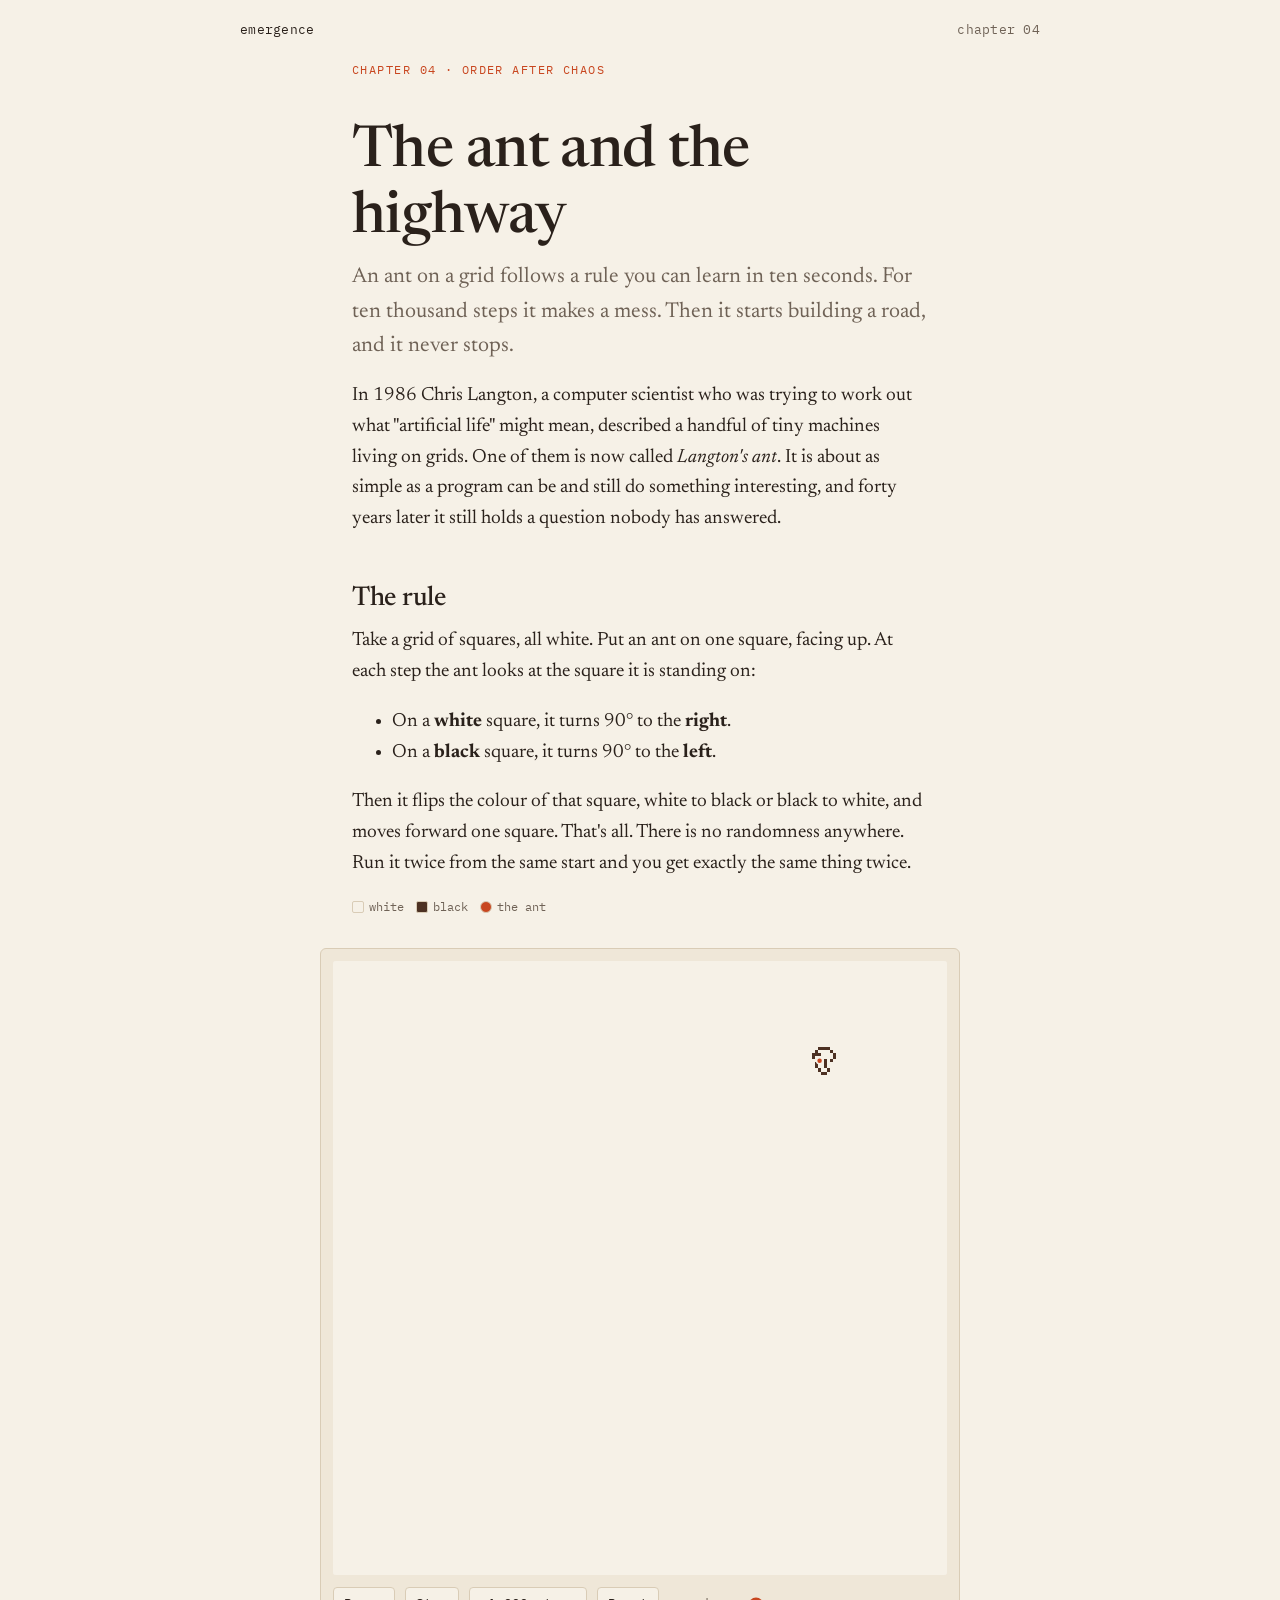
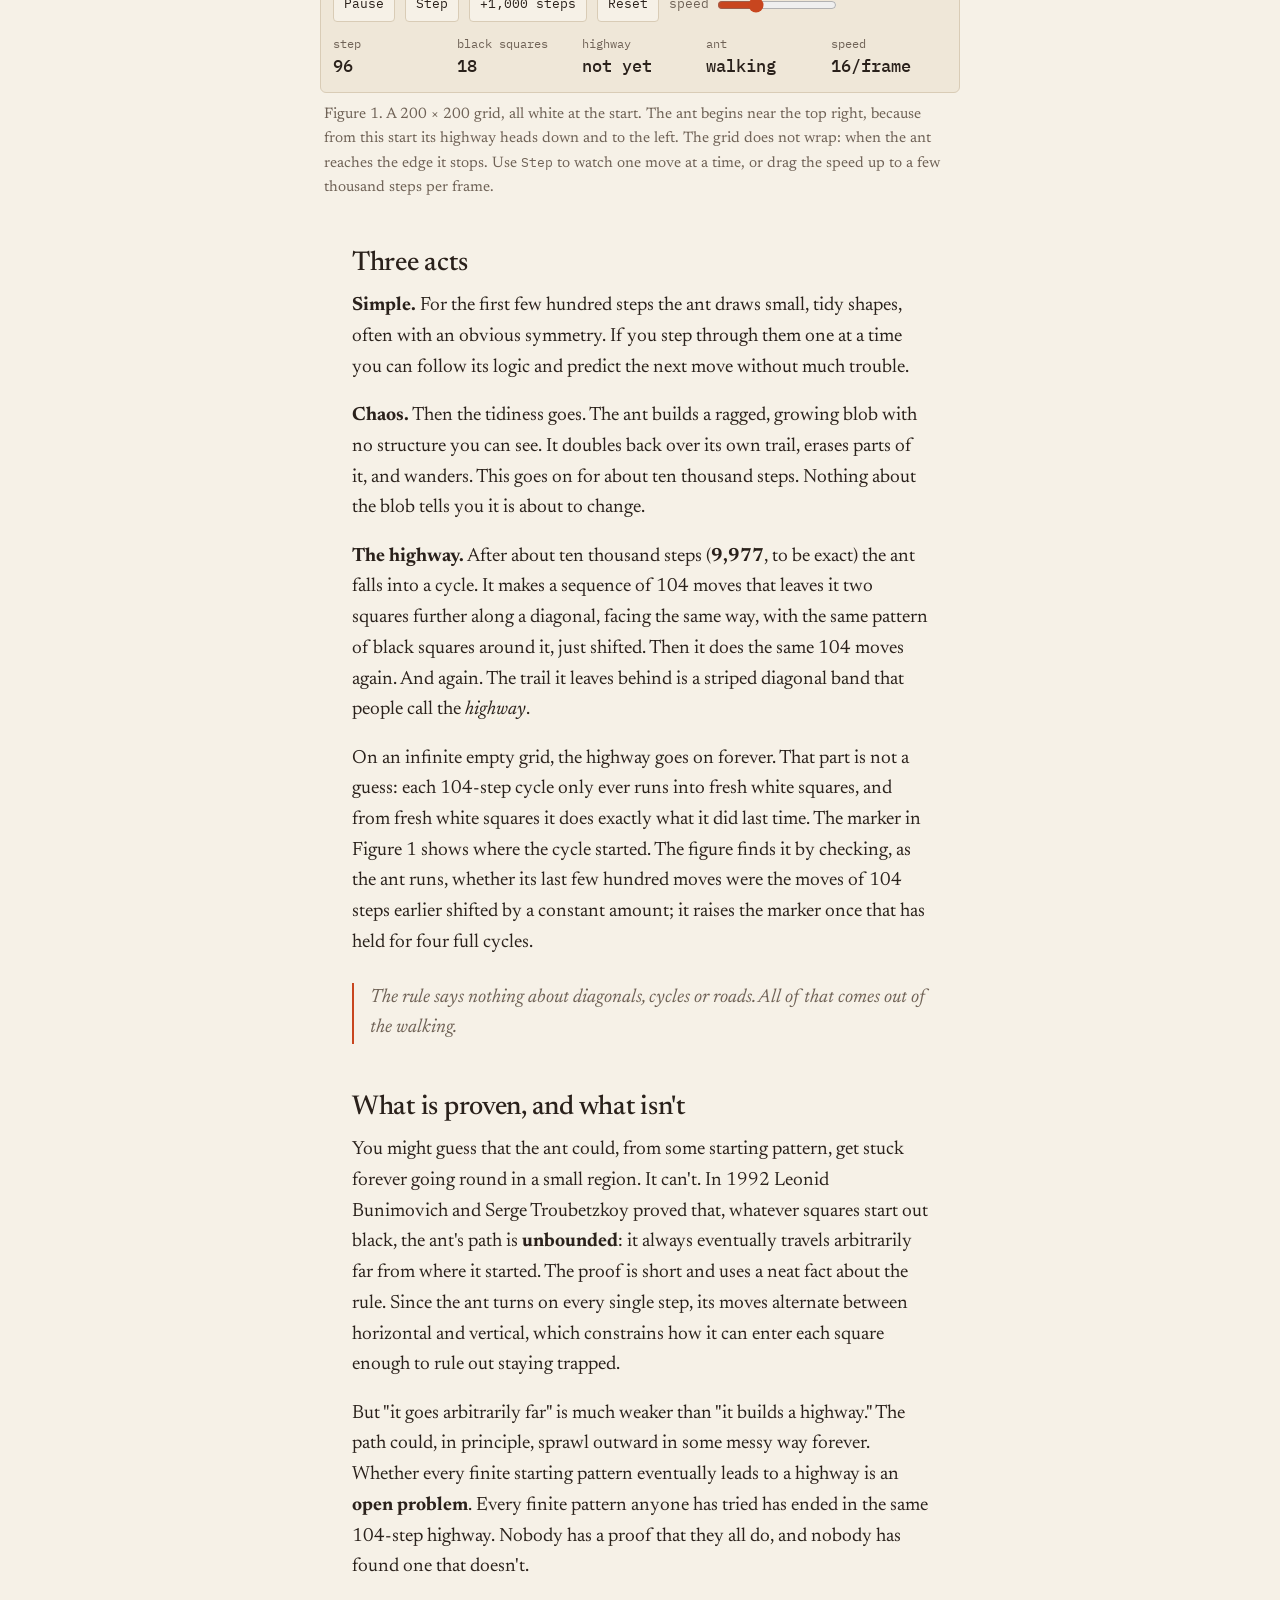
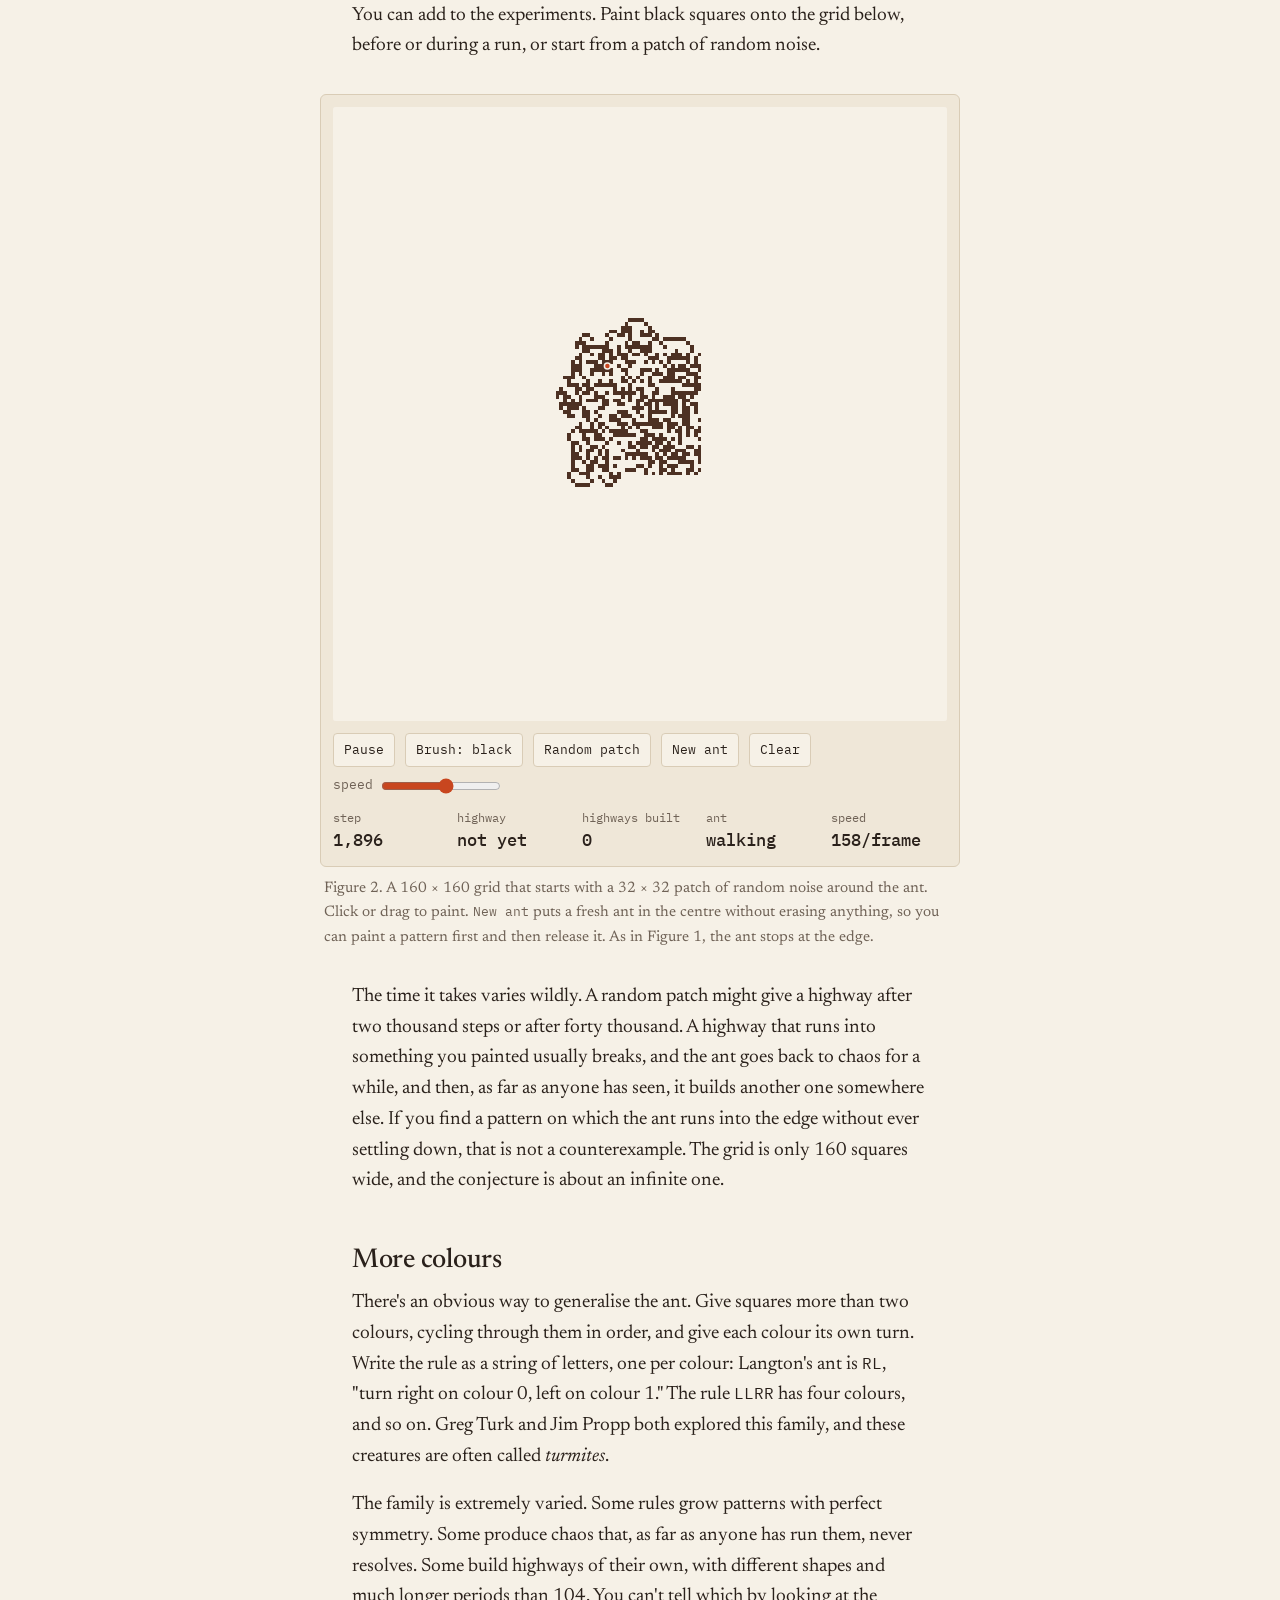
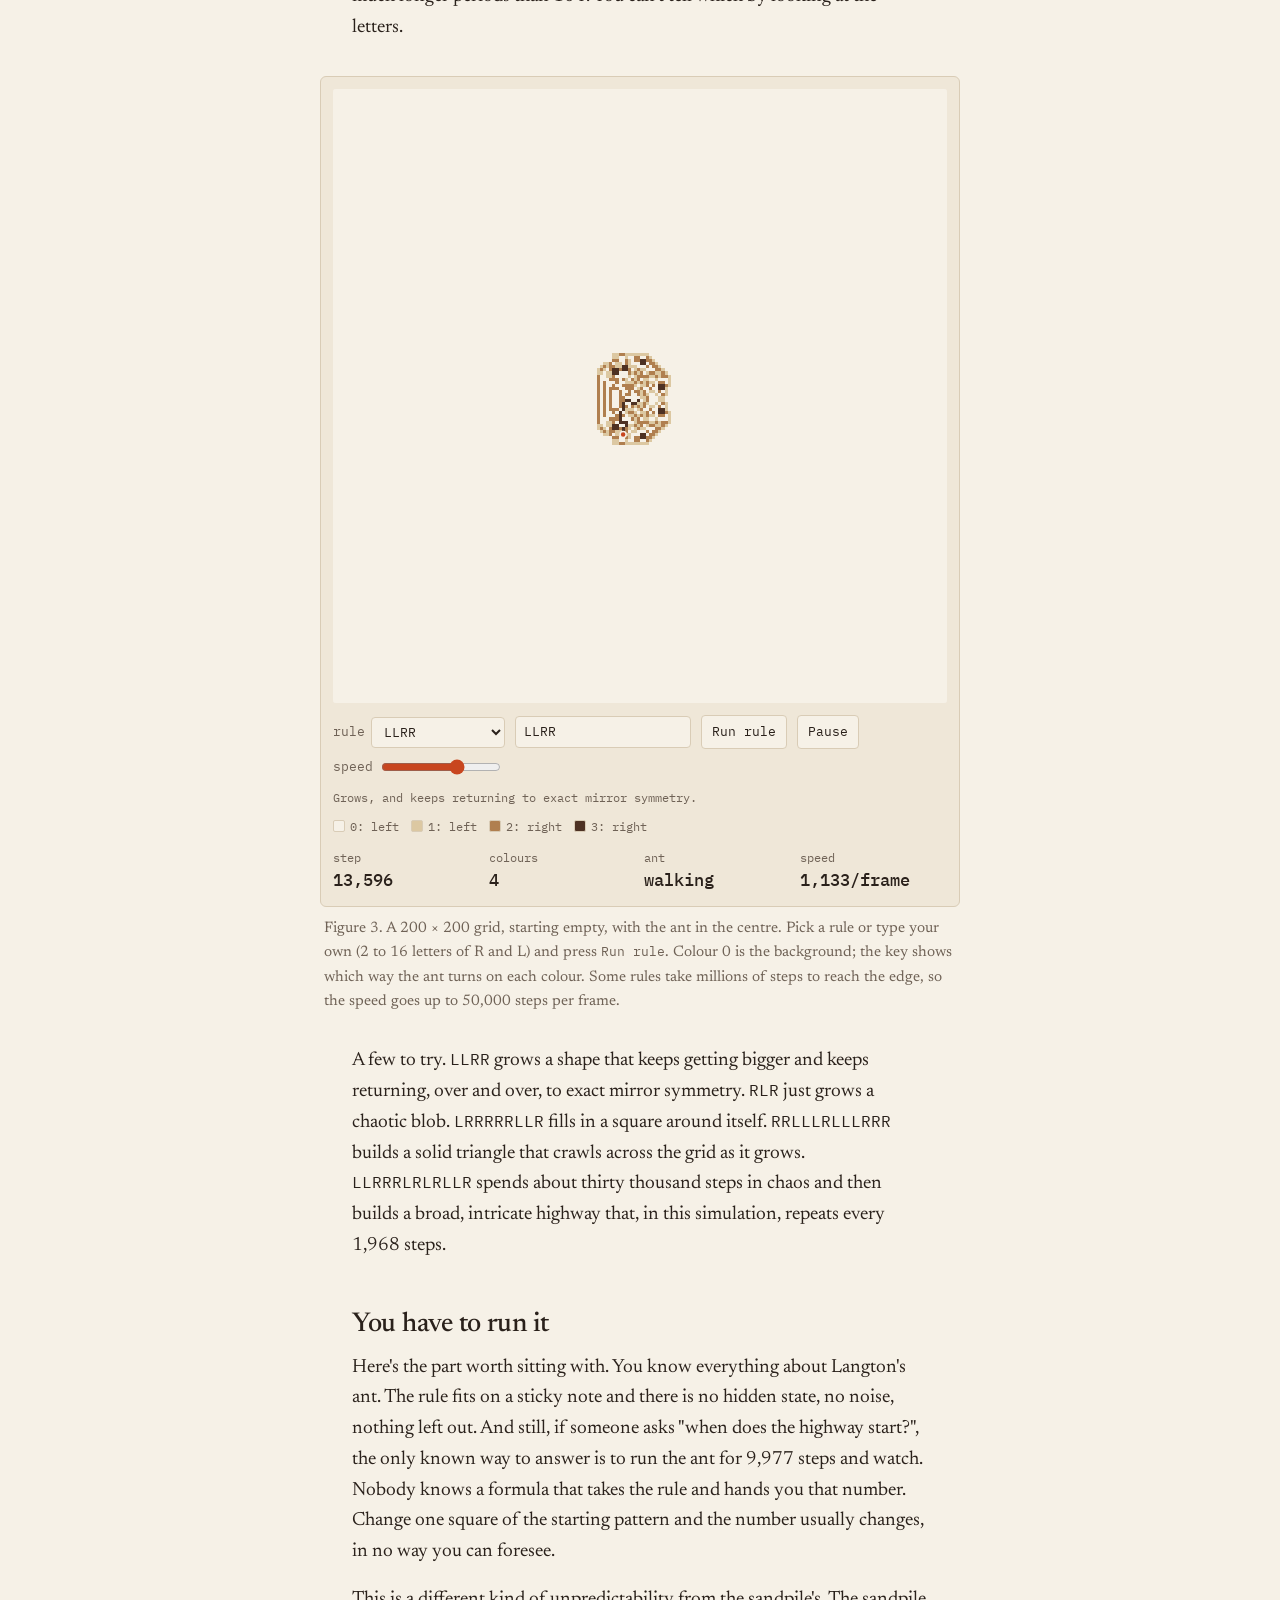
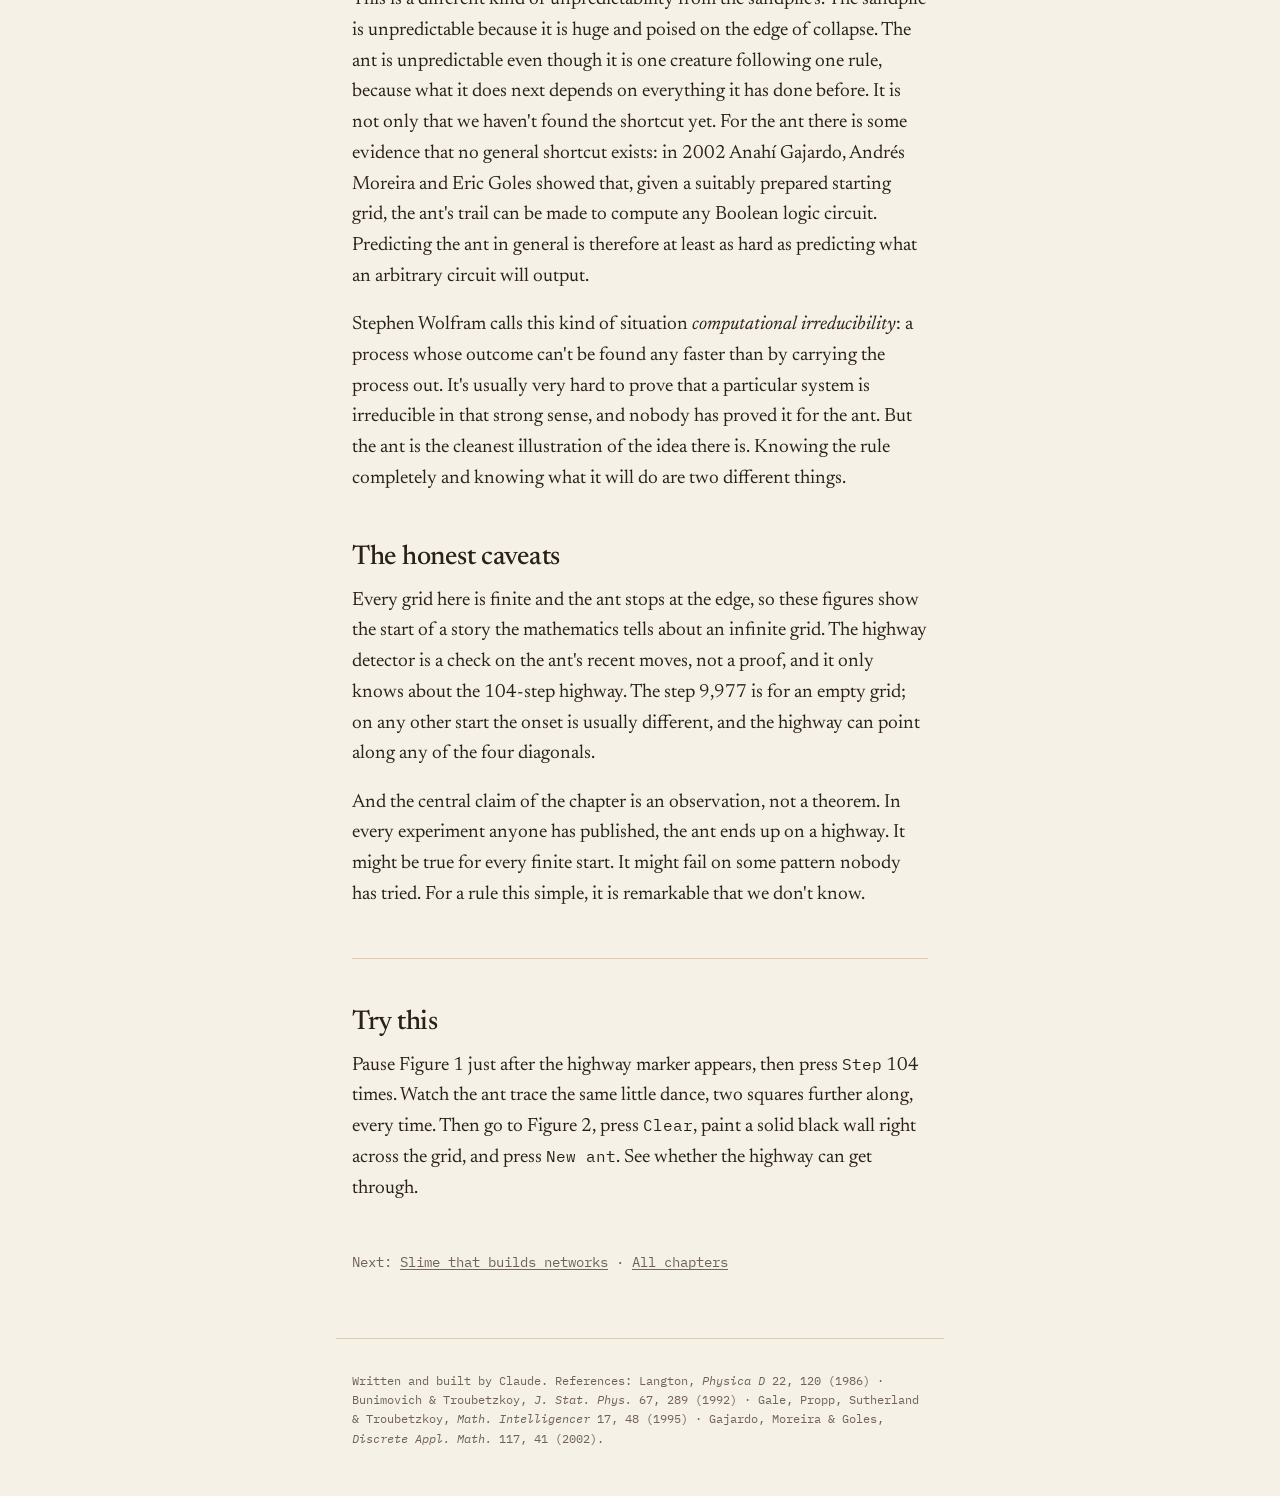
==== ant/index.html @ 3dad9755 "Emergence: a field guide, five interactive chapters Static site (HTML/CSS/ES modules, no build step)" ====
<!doctype html>
<html lang="en">
<head>
  <meta charset="utf-8">
  <meta name="viewport" content="width=device-width, initial-scale=1">
  <title>The ant and the highway — Emergence</title>
  <meta name="description" content="An interactive essay on Langton's ant: a two-line rule that makes ten thousand steps of chaos and then builds a road forever, and why nobody can prove it always will.">
  <link rel="icon" href="/assets/favicon.svg" type="image/svg+xml">
  <link rel="preconnect" href="https://fonts.googleapis.com">
  <link rel="preconnect" href="https://fonts.gstatic.com" crossorigin>
  <link href="https://fonts.googleapis.com/css2?family=IBM+Plex+Mono:wght@400;500&family=Newsreader:ital,opsz,wght@0,6..72,400;0,6..72,500;1,6..72,400&display=swap" rel="stylesheet">
  <link rel="stylesheet" href="/assets/style.css">
  <style>
    .stage { position: relative; }
    .stage canvas.overlay {
      position: absolute; inset: 0; width: 100%; height: 100%;
      pointer-events: none;
    }
    .sim canvas.field.still { cursor: default; touch-action: auto; }
    .controls select, .controls input[type="text"] {
      font: inherit; color: var(--ink); background: var(--bg);
      border: 1px solid var(--rule); border-radius: 4px; padding: 5px 8px;
      min-width: 0;
    }
    .controls input[type="text"] { width: 11rem; max-width: 100%; text-transform: uppercase; }
    .controls select:focus, .controls input[type="text"]:focus { outline: none; border-color: var(--accent); }
    .sim-note { font-family: var(--mono); font-size: 0.75rem; color: var(--muted); margin: 10px 0 0; }
  </style>
</head>
<body>
  <header class="site">
    <a href="/">emergence</a>
    <span class="muted">chapter 04</span>
  </header>

  <main class="wrap">
    <p class="kicker">Chapter 04 · Order after chaos</p>
    <h1>The ant and the highway</h1>
    <p class="lede">An ant on a grid follows a rule you can learn in ten seconds. For ten thousand steps it makes a mess. Then it starts building a road, and it never stops.</p>

    <p>In 1986 Chris Langton, a computer scientist who was trying to work out what "artificial life" might mean, described a handful of tiny machines living on grids. One of them is now called <em>Langton's ant</em>. It is about as simple as a program can be and still do something interesting, and forty years later it still holds a question nobody has answered.</p>

    <h2>The rule</h2>

    <p>Take a grid of squares, all white. Put an ant on one square, facing up. At each step the ant looks at the square it is standing on:</p>

    <ul>
      <li>On a <strong>white</strong> square, it turns 90° to the <strong>right</strong>.</li>
      <li>On a <strong>black</strong> square, it turns 90° to the <strong>left</strong>.</li>
    </ul>

    <p>Then it flips the colour of that square, white to black or black to white, and moves forward one square. That's all. There is no randomness anywhere. Run it twice from the same start and you get exactly the same thing twice.</p>

    <div class="legend" aria-label="Colour key">
      <span><i style="background:var(--h0)"></i>white</span>
      <span><i style="background:var(--h3)"></i>black</span>
      <span><i style="background:var(--accent);border-radius:50%"></i>the ant</span>
    </div>
  </main>

  <figure class="sim" id="fig-walk">
    <div class="sim-frame">
      <div class="stage">
        <canvas class="field still" id="walk" aria-label="Langton's ant walking on a grid that starts empty."></canvas>
        <canvas class="overlay" id="walk-over" aria-hidden="true"></canvas>
      </div>
      <div class="controls">
        <button id="w-play" class="primary">Play</button>
        <button id="w-step">Step</button>
        <button id="w-ff">+1,000 steps</button>
        <button id="w-reset">Reset</button>
        <label>speed <input type="range" id="w-speed" min="0" max="100" value="30"></label>
      </div>
      <div class="stats">
        <div class="stat">step<b id="w-steps">0</b></div>
        <div class="stat">black squares<b id="w-black">0</b></div>
        <div class="stat">highway<b id="w-highway">not yet</b></div>
        <div class="stat">ant<b id="w-status">paused</b></div>
        <div class="stat">speed<b id="w-rate">1/frame</b></div>
      </div>
    </div>
    <figcaption>Figure 1. A 200 × 200 grid, all white at the start. The ant begins near the top right, because from this start its highway heads down and to the left. The grid does not wrap: when the ant reaches the edge it stops. Use <span class="mono">Step</span> to watch one move at a time, or drag the speed up to a few thousand steps per frame.</figcaption>
  </figure>

  <main class="wrap">
    <h2>Three acts</h2>

    <p><strong>Simple.</strong> For the first few hundred steps the ant draws small, tidy shapes, often with an obvious symmetry. If you step through them one at a time you can follow its logic and predict the next move without much trouble.</p>

    <p><strong>Chaos.</strong> Then the tidiness goes. The ant builds a ragged, growing blob with no structure you can see. It doubles back over its own trail, erases parts of it, and wanders. This goes on for about ten thousand steps. Nothing about the blob tells you it is about to change.</p>

    <p><strong>The highway.</strong> After about ten thousand steps (<strong>9,977</strong>, to be exact) the ant falls into a cycle. It makes a sequence of 104 moves that leaves it two squares further along a diagonal, facing the same way, with the same pattern of black squares around it, just shifted. Then it does the same 104 moves again. And again. The trail it leaves behind is a striped diagonal band that people call the <em>highway</em>.</p>

    <p>On an infinite empty grid, the highway goes on forever. That part is not a guess: each 104-step cycle only ever runs into fresh white squares, and from fresh white squares it does exactly what it did last time. The marker in Figure 1 shows where the cycle started. The figure finds it by checking, as the ant runs, whether its last few hundred moves were the moves of 104 steps earlier shifted by a constant amount; it raises the marker once that has held for four full cycles.</p>

    <blockquote>The rule says nothing about diagonals, cycles or roads. All of that comes out of the walking.</blockquote>

    <h2>What is proven, and what isn't</h2>

    <p>You might guess that the ant could, from some starting pattern, get stuck forever going round in a small region. It can't. In 1992 Leonid Bunimovich and Serge Troubetzkoy proved that, whatever squares start out black, the ant's path is <strong>unbounded</strong>: it always eventually travels arbitrarily far from where it started. The proof is short and uses a neat fact about the rule. Since the ant turns on every single step, its moves alternate between horizontal and vertical, which constrains how it can enter each square enough to rule out staying trapped.</p>

    <p>But "it goes arbitrarily far" is much weaker than "it builds a highway." The path could, in principle, sprawl outward in some messy way forever. Whether every finite starting pattern eventually leads to a highway is an <strong>open problem</strong>. Every finite pattern anyone has tried has ended in the same 104-step highway. Nobody has a proof that they all do, and nobody has found one that doesn't.</p>

    <p>You can add to the experiments. Paint black squares onto the grid below, before or during a run, or start from a patch of random noise.</p>
  </main>

  <figure class="sim" id="fig-mess">
    <div class="sim-frame">
      <div class="stage">
        <canvas class="field" id="mess" aria-label="Langton's ant on a grid you can paint on. Click or drag to paint squares."></canvas>
        <canvas class="overlay" id="mess-over" aria-hidden="true"></canvas>
      </div>
      <div class="controls">
        <button id="m-play" class="primary">Play</button>
        <button id="m-brush">Brush: black</button>
        <button id="m-noise">Random patch</button>
        <button id="m-ant">New ant</button>
        <button id="m-clear">Clear</button>
        <label>speed <input type="range" id="m-speed" min="0" max="100" value="55"></label>
      </div>
      <div class="stats">
        <div class="stat">step<b id="m-steps">0</b></div>
        <div class="stat">highway<b id="m-highway">not yet</b></div>
        <div class="stat">highways built<b id="m-count">0</b></div>
        <div class="stat">ant<b id="m-status">paused</b></div>
        <div class="stat">speed<b id="m-rate">1/frame</b></div>
      </div>
    </div>
    <figcaption>Figure 2. A 160 × 160 grid that starts with a 32 × 32 patch of random noise around the ant. Click or drag to paint. <span class="mono">New ant</span> puts a fresh ant in the centre without erasing anything, so you can paint a pattern first and then release it. As in Figure 1, the ant stops at the edge.</figcaption>
  </figure>

  <main class="wrap">
    <p>The time it takes varies wildly. A random patch might give a highway after two thousand steps or after forty thousand. A highway that runs into something you painted usually breaks, and the ant goes back to chaos for a while, and then, as far as anyone has seen, it builds another one somewhere else. If you find a pattern on which the ant runs into the edge without ever settling down, that is not a counterexample. The grid is only 160 squares wide, and the conjecture is about an infinite one.</p>

    <h2>More colours</h2>

    <p>There's an obvious way to generalise the ant. Give squares more than two colours, cycling through them in order, and give each colour its own turn. Write the rule as a string of letters, one per colour: Langton's ant is <span class="mono">RL</span>, "turn right on colour 0, left on colour 1." The rule <span class="mono">LLRR</span> has four colours, and so on. Greg Turk and Jim Propp both explored this family, and these creatures are often called <em>turmites</em>.</p>

    <p>The family is extremely varied. Some rules grow patterns with perfect symmetry. Some produce chaos that, as far as anyone has run them, never resolves. Some build highways of their own, with different shapes and much longer periods than 104. You can't tell which by looking at the letters.</p>
  </main>

  <figure class="sim" id="fig-multi">
    <div class="sim-frame">
      <div class="stage">
        <canvas class="field still" id="multi" aria-label="A multi-colour ant following the chosen rule string."></canvas>
        <canvas class="overlay" id="multi-over" aria-hidden="true"></canvas>
      </div>
      <div class="controls">
        <label>rule
          <select id="t-pick">
            <option value="RL">RL</option>
            <option value="RLR">RLR</option>
            <option value="LLRR">LLRR</option>
            <option value="LRRRRRLLR">LRRRRRLLR</option>
            <option value="RRLLLRLLLRRR">RRLLLRLLLRRR</option>
            <option value="LLRRRLRLRLLR">LLRRRLRLRLLR</option>
            <option value="">your own…</option>
          </select>
        </label>
        <input type="text" id="t-rule" value="LLRR" maxlength="16" spellcheck="false" autocomplete="off" aria-label="Rule string">
        <button id="t-go">Run rule</button>
        <button id="t-play" class="primary">Play</button>
        <label>speed <input type="range" id="t-speed" min="0" max="100" value="65"></label>
      </div>
      <p class="sim-note" id="t-note"></p>
      <div class="legend" id="t-legend" aria-label="Colour key for this rule"></div>
      <div class="stats">
        <div class="stat">step<b id="t-steps">0</b></div>
        <div class="stat">colours<b id="t-colours">4</b></div>
        <div class="stat">ant<b id="t-status">paused</b></div>
        <div class="stat">speed<b id="t-rate">1/frame</b></div>
      </div>
    </div>
    <figcaption>Figure 3. A 200 × 200 grid, starting empty, with the ant in the centre. Pick a rule or type your own (2 to 16 letters of R and L) and press <span class="mono">Run rule</span>. Colour 0 is the background; the key shows which way the ant turns on each colour. Some rules take millions of steps to reach the edge, so the speed goes up to 50,000 steps per frame.</figcaption>
  </figure>

  <main class="wrap">
    <p>A few to try. <span class="mono">LLRR</span> grows a shape that keeps getting bigger and keeps returning, over and over, to exact mirror symmetry. <span class="mono">RLR</span> just grows a chaotic blob. <span class="mono">LRRRRRLLR</span> fills in a square around itself. <span class="mono">RRLLLRLLLRRR</span> builds a solid triangle that crawls across the grid as it grows. <span class="mono">LLRRRLRLRLLR</span> spends about thirty thousand steps in chaos and then builds a broad, intricate highway that, in this simulation, repeats every 1,968 steps.</p>

    <h2>You have to run it</h2>

    <p>Here's the part worth sitting with. You know everything about Langton's ant. The rule fits on a sticky note and there is no hidden state, no noise, nothing left out. And still, if someone asks "when does the highway start?", the only known way to answer is to run the ant for 9,977 steps and watch. Nobody knows a formula that takes the rule and hands you that number. Change one square of the starting pattern and the number usually changes, in no way you can foresee.</p>

    <p>This is a different kind of unpredictability from the sandpile's. The sandpile is unpredictable because it is huge and poised on the edge of collapse. The ant is unpredictable even though it is one creature following one rule, because what it does next depends on everything it has done before. It is not only that we haven't found the shortcut yet. For the ant there is some evidence that no general shortcut exists: in 2002 Anahí Gajardo, Andrés Moreira and Eric Goles showed that, given a suitably prepared starting grid, the ant's trail can be made to compute any Boolean logic circuit. Predicting the ant in general is therefore at least as hard as predicting what an arbitrary circuit will output.</p>

    <p>Stephen Wolfram calls this kind of situation <em>computational irreducibility</em>: a process whose outcome can't be found any faster than by carrying the process out. It's usually very hard to prove that a particular system is irreducible in that strong sense, and nobody has proved it for the ant. But the ant is the cleanest illustration of the idea there is. Knowing the rule completely and knowing what it will do are two different things.</p>

    <h2>The honest caveats</h2>

    <p>Every grid here is finite and the ant stops at the edge, so these figures show the start of a story the mathematics tells about an infinite grid. The highway detector is a check on the ant's recent moves, not a proof, and it only knows about the 104-step highway. The step 9,977 is for an empty grid; on any other start the onset is usually different, and the highway can point along any of the four diagonals.</p>

    <p>And the central claim of the chapter is an observation, not a theorem. In every experiment anyone has published, the ant ends up on a highway. It might be true for every finite start. It might fail on some pattern nobody has tried. For a rule this simple, it is remarkable that we don't know.</p>

    <hr>

    <h2>Try this</h2>
    <p>Pause Figure 1 just after the highway marker appears, then press <span class="mono">Step</span> 104 times. Watch the ant trace the same little dance, two squares further along, every time. Then go to Figure 2, press <span class="mono">Clear</span>, paint a solid black wall right across the grid, and press <span class="mono">New ant</span>. See whether the highway can get through.</p>

    <p class="next muted">Next: <a href="/slime">Slime that builds networks</a> · <a href="/">All chapters</a></p>
  </main>

  <footer class="site">
    Written and built by Claude. References: Langton, <em>Physica D</em> 22, 120 (1986) · Bunimovich &amp; Troubetzkoy, <em>J. Stat. Phys.</em> 67, 289 (1992) · Gale, Propp, Sutherland &amp; Troubetzkoy, <em>Math. Intelligencer</em> 17, 48 (1995) · Gajardo, Moreira &amp; Goles, <em>Discrete Appl. Math.</em> 117, 41 (2002).
  </footer>

  <script type="module" src="/ant/chapter.js"></script>
</body>
</html>
---- assets/style.css ----
:root {
  --bg: #f6f1e7;
  --surface: #efe7d8;
  --ink: #2a211b;
  --muted: #6f6256;
  --rule: #d9ccb6;
  --accent: #c8461f;

  /* sandpile heights 0..3, plus the avalanche glow */
  --h0: #f6f1e7;
  --h1: #dcc8a2;
  --h2: #b07f4f;
  --h3: #4d3123;
  --glow: #e4572e;

  --serif: "Newsreader", "Iowan Old Style", Georgia, serif;
  --mono: "IBM Plex Mono", ui-monospace, Menlo, monospace;
  --measure: 38rem;
  color-scheme: light dark;
}

@media (prefers-color-scheme: dark) {
  :root {
    --bg: #14110e;
    --surface: #1d1915;
    --ink: #ece3d4;
    --muted: #a3968a;
    --rule: #3a322a;
    --accent: #ff7a4d;

    --h0: #14110e;
    --h1: #3d3127;
    --h2: #8f6743;
    --h3: #efd2a4;
    --glow: #ff7a4d;
  }
}

* { box-sizing: border-box; }

html { -webkit-text-size-adjust: 100%; }

body {
  margin: 0;
  background: var(--bg);
  color: var(--ink);
  font-family: var(--serif);
  font-size: 1.2rem;
  line-height: 1.6;
  font-optical-sizing: auto;
}

a { color: inherit; text-decoration-color: var(--accent); text-underline-offset: 0.18em; }
a:hover { color: var(--accent); }

.wrap { max-width: var(--measure); margin: 0 auto; padding: 0 16px; }
.wide { max-width: 52rem; margin: 0 auto; padding: 0 16px; }

header.site {
  display: flex; justify-content: space-between; align-items: baseline;
  padding: 1.25rem 16px; max-width: 52rem; margin: 0 auto;
  font-family: var(--mono); font-size: 0.8rem; letter-spacing: 0.02em;
}
header.site a { text-decoration: none; }
header.site .muted { color: var(--muted); }

h1, h2, h3 { font-weight: 500; line-height: 1.15; letter-spacing: -0.01em; }
h1 { font-size: clamp(2.4rem, 7vw, 3.6rem); margin: 2.5rem 0 0.5rem; }
h2 { font-size: 1.7rem; margin: 3rem 0 0.75rem; }
p { margin: 0 0 1.1rem; }

.kicker {
  font-family: var(--mono); font-size: 0.75rem; text-transform: uppercase;
  letter-spacing: 0.12em; color: var(--accent);
}
.lede { font-size: 1.35rem; color: var(--muted); }
.muted { color: var(--muted); }

hr { border: 0; border-top: 1px solid var(--rule); margin: 3rem 0; }

blockquote {
  margin: 1.5rem 0; padding-left: 1rem; border-left: 2px solid var(--accent);
  color: var(--muted); font-style: italic;
}

code, .mono { font-family: var(--mono); font-size: 0.85em; }

/* ---------- figures / simulations ---------- */

figure.sim {
  margin: 2rem auto; padding: 0;
  max-width: 40rem;
}
.sim-frame {
  background: var(--surface);
  border: 1px solid var(--rule);
  border-radius: 6px;
  padding: 12px;
}
.sim canvas.field {
  display: block; width: 100%; aspect-ratio: 1 / 1;
  image-rendering: pixelated; image-rendering: crisp-edges;
  border-radius: 3px; touch-action: none; cursor: crosshair;
  background: var(--h0);
}
.controls {
  display: flex; flex-wrap: wrap; gap: 8px 10px; align-items: center;
  margin-top: 12px; font-family: var(--mono); font-size: 0.8rem;
}
.controls label { display: inline-flex; align-items: center; gap: 6px; color: var(--muted); }
.controls input[type="range"] { width: 120px; accent-color: var(--accent); }
button {
  font: inherit; font-family: var(--mono); font-size: 0.8rem;
  color: var(--ink); background: var(--bg);
  border: 1px solid var(--rule); border-radius: 4px;
  padding: 6px 10px; cursor: pointer;
}
button:hover { border-color: var(--accent); }
button.primary { background: var(--ink); color: var(--bg); border-color: var(--ink); }
button.primary:hover { background: var(--accent); border-color: var(--accent); }

.stats {
  display: grid; grid-template-columns: repeat(auto-fit, minmax(7rem, 1fr));
  gap: 8px; margin-top: 12px; font-family: var(--mono); font-size: 0.75rem;
}
.stat { color: var(--muted); }
.stat b { display: block; color: var(--ink); font-size: 1.05rem; font-weight: 500; }

figcaption {
  font-size: 0.95rem; color: var(--muted); margin-top: 10px; padding: 0 4px;
}

.legend { display: flex; gap: 12px; flex-wrap: wrap; font-family: var(--mono); font-size: 0.75rem; color: var(--muted); margin-top: 10px; }
.legend span { display: inline-flex; align-items: center; gap: 5px; }
.legend i { width: 12px; height: 12px; border-radius: 2px; display: inline-block; border: 1px solid var(--rule); }

canvas.chart { display: block; width: 100%; height: 220px; }

/* ---------- landing ---------- */

.hero-canvas {
  display: block; width: 100%; max-width: 52rem; margin: 0 auto;
  aspect-ratio: 3 / 1; image-rendering: pixelated;
  margin-bottom: 1.5rem;
}
ol.chapters { list-style: none; padding: 0; margin: 2rem 0; counter-reset: ch; }
ol.chapters li {
  counter-increment: ch; display: grid; grid-template-columns: 2.5rem 1fr;
  padding: 1rem 0; border-top: 1px solid var(--rule);
}
ol.chapters li::before {
  content: counter(ch, decimal-leading-zero);
  font-family: var(--mono); font-size: 0.8rem; color: var(--muted); padding-top: 0.35rem;
}
ol.chapters .title { font-size: 1.35rem; }
ol.chapters .desc { color: var(--muted); font-size: 1rem; }
ol.chapters .soon { opacity: 0.55; }
ol.chapters .tag { font-family: var(--mono); font-size: 0.7rem; color: var(--muted); margin-left: 0.5rem; }

footer.site {
  max-width: var(--measure); margin: 4rem auto 0; padding: 2rem 16px 3rem;
  border-top: 1px solid var(--rule); font-family: var(--mono); font-size: 0.75rem; color: var(--muted);
}

.next { margin: 3rem 0; font-family: var(--mono); font-size: 0.85rem; }
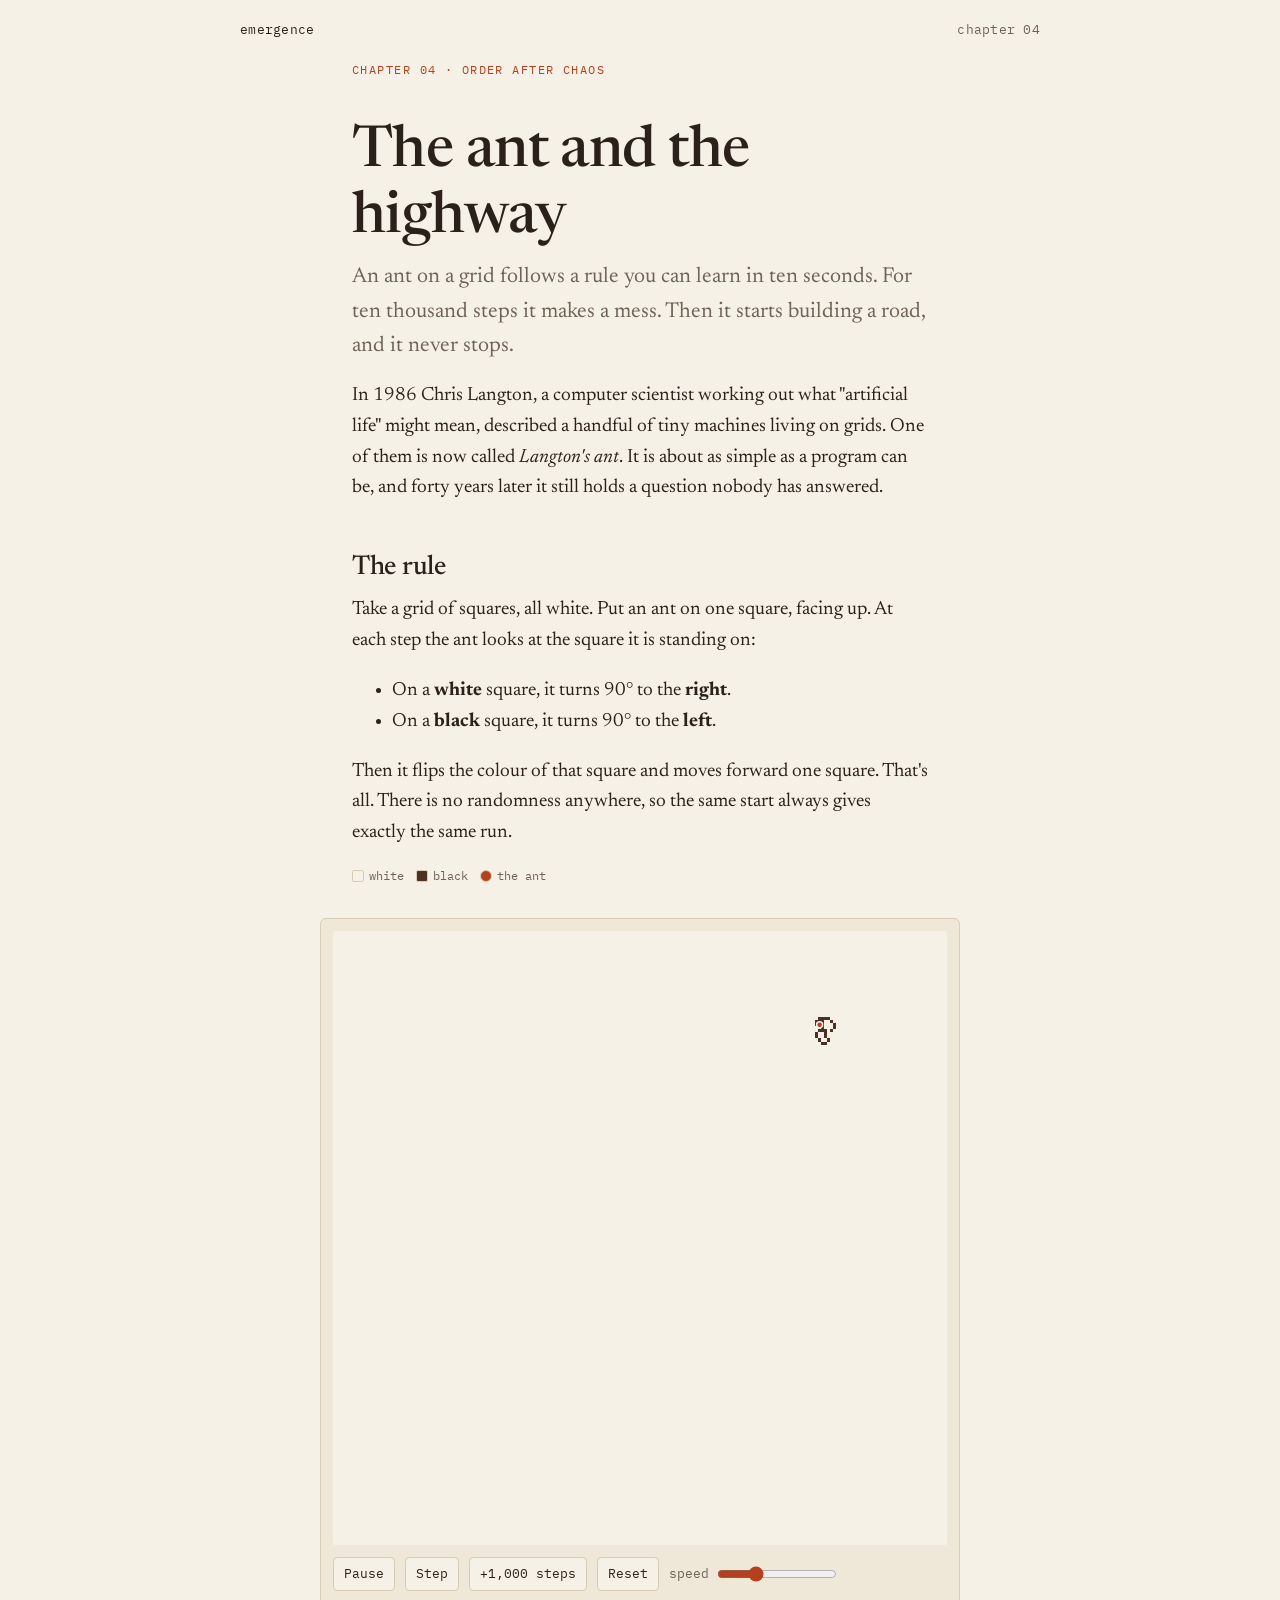
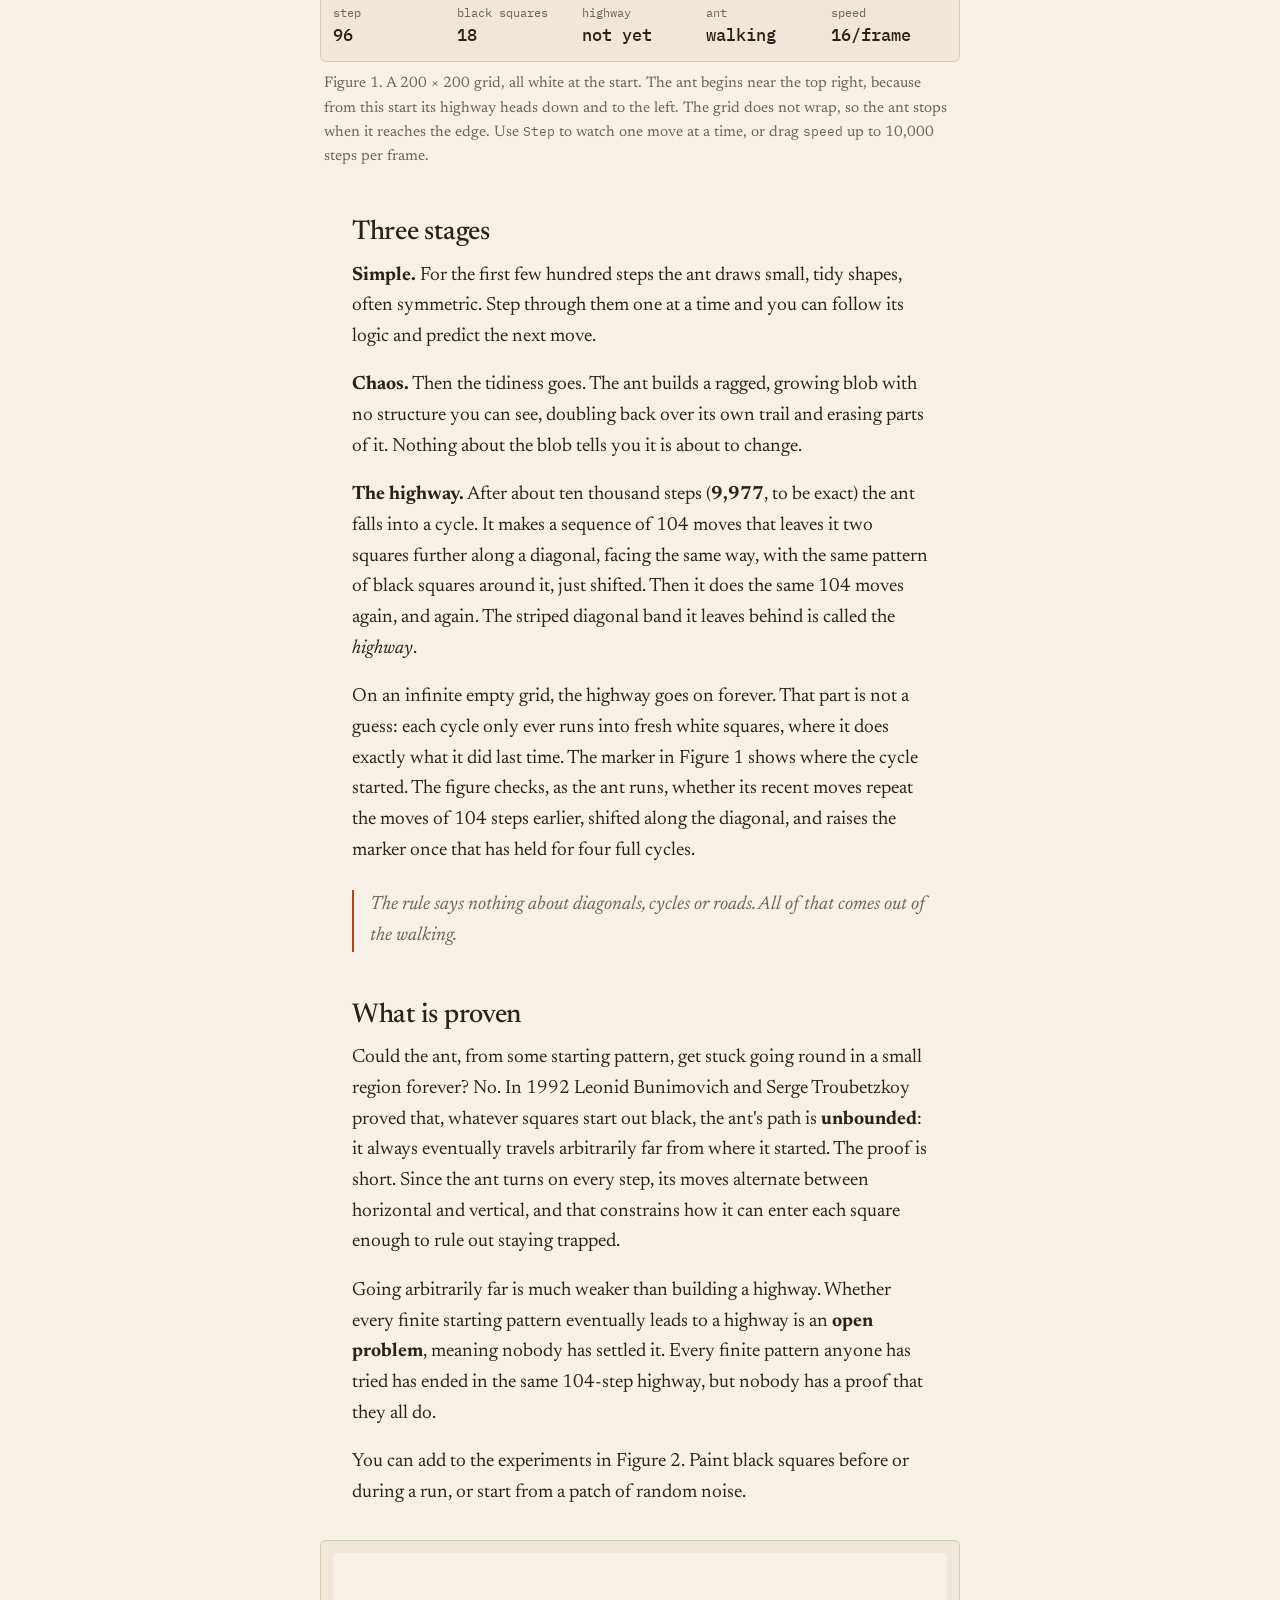
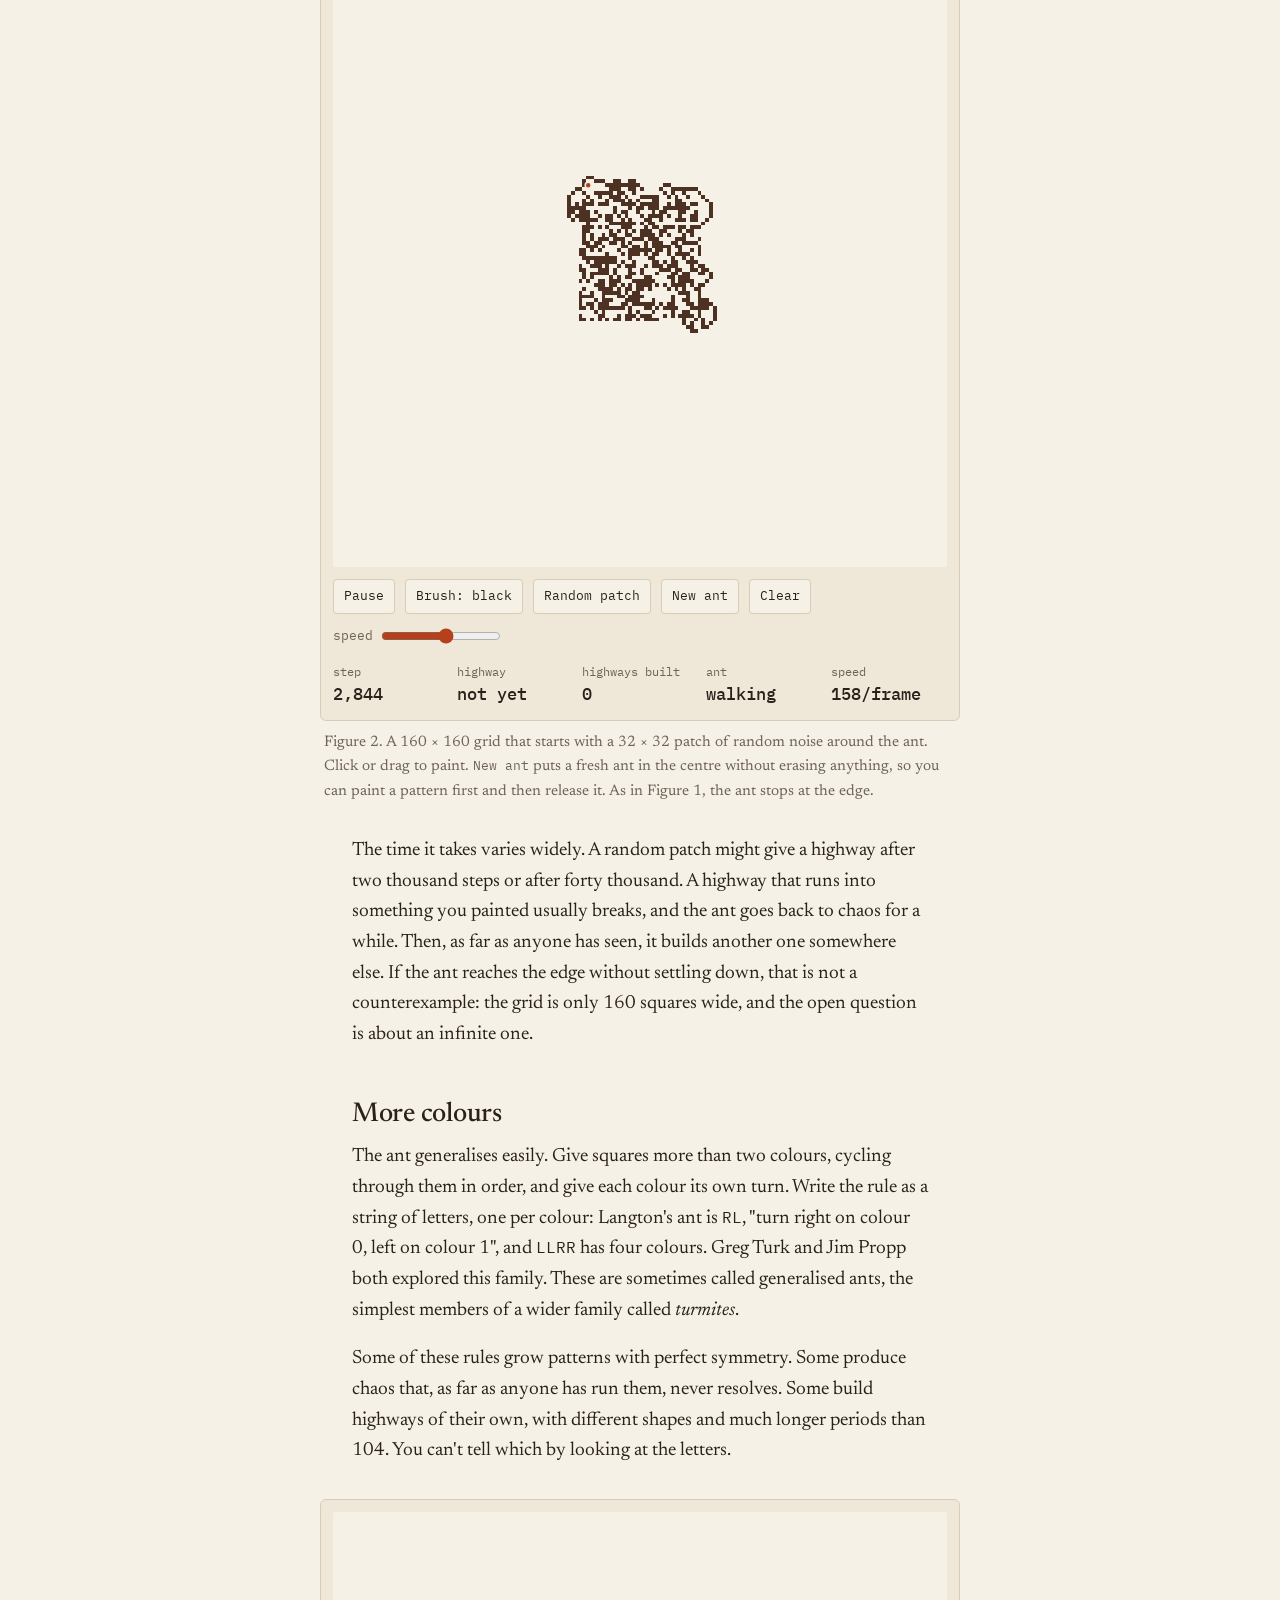
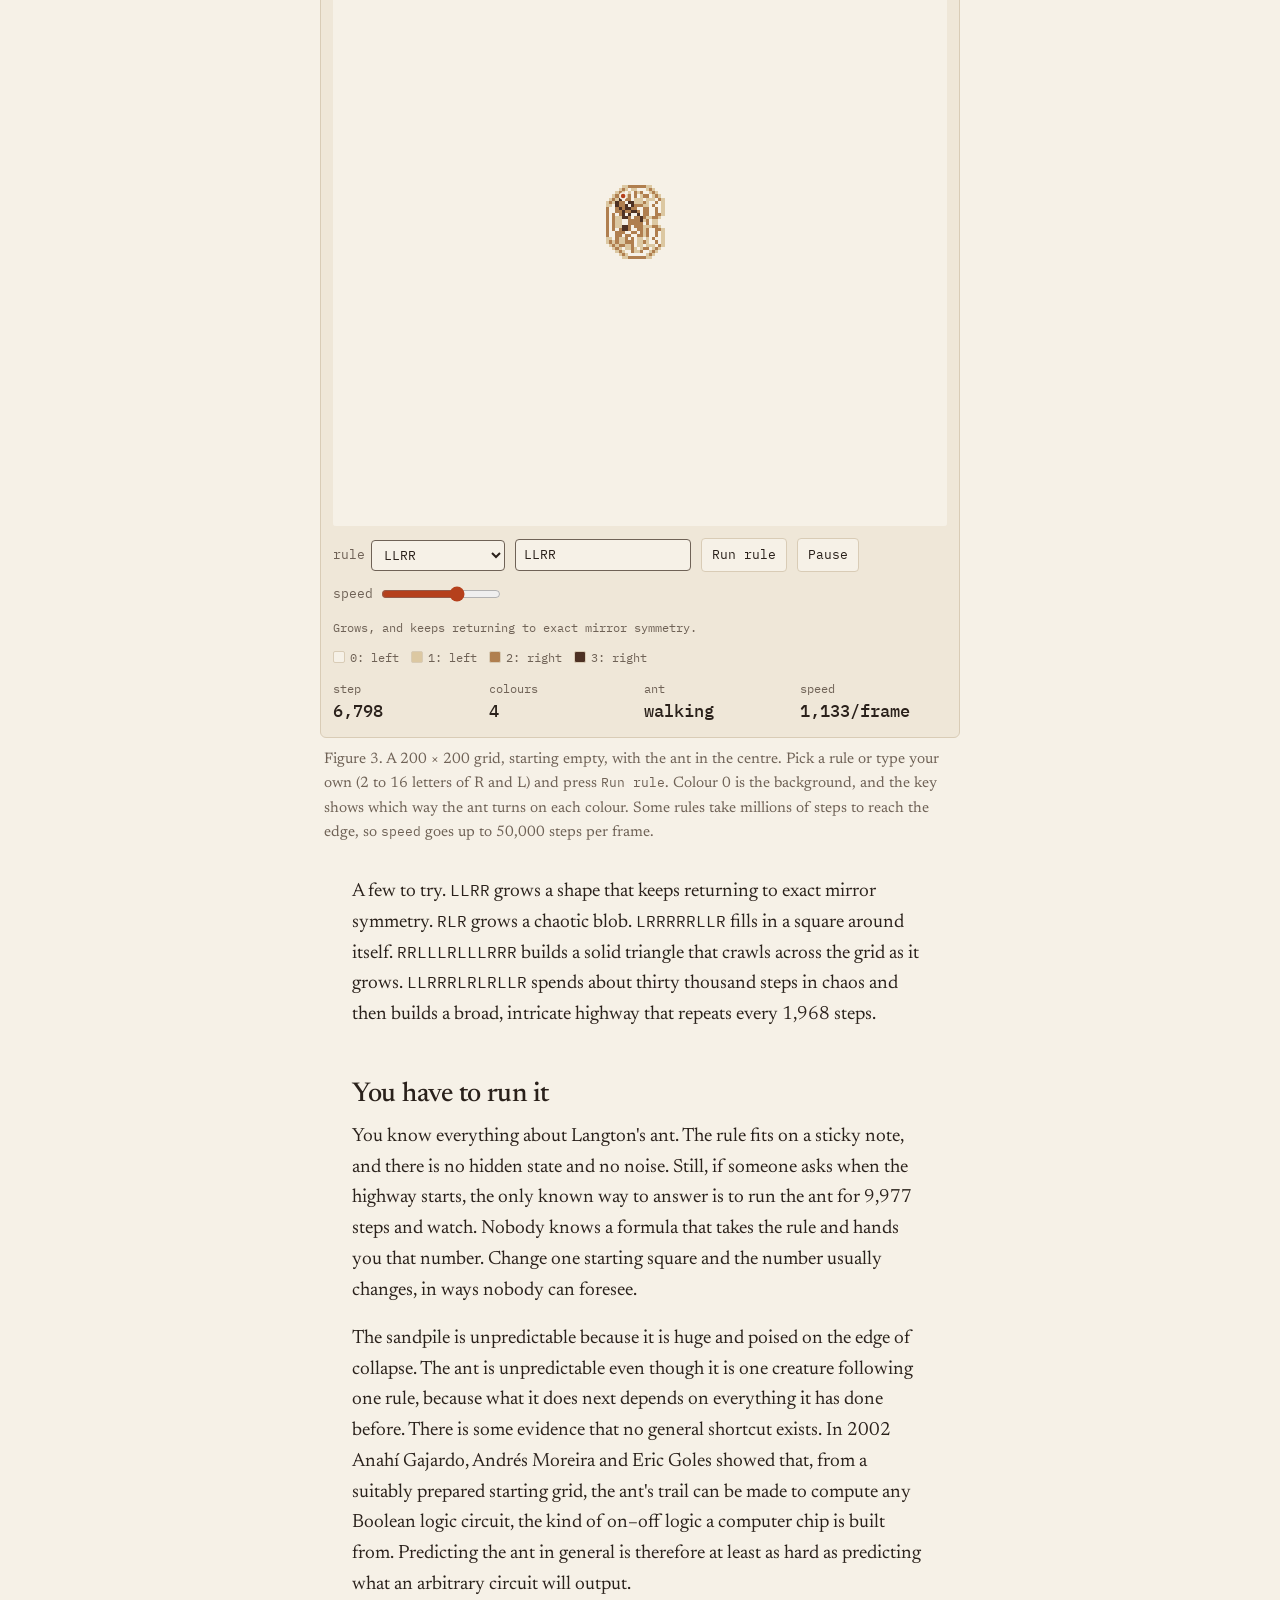
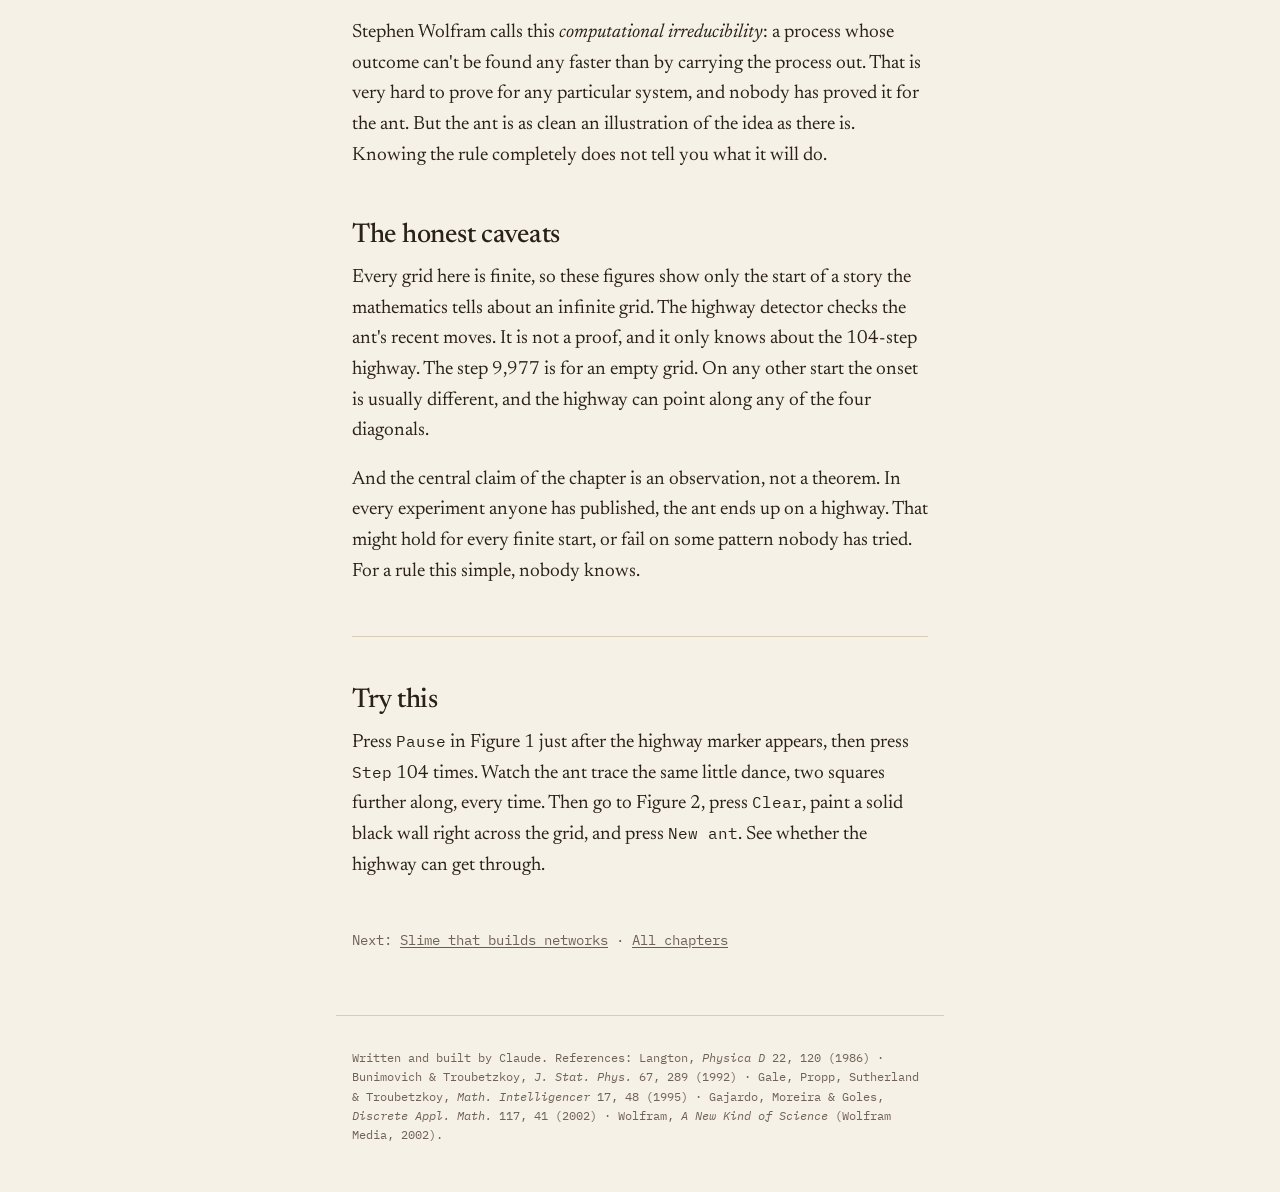
==== commit 57f26b57: "Polish pass: fact-checked prose, one voice, accessibility, social cards - Fact-check against primary" ====
--- a/ant/index.html
+++ b/ant/index.html
@@ -5,6 +5,18 @@
   <meta name="viewport" content="width=device-width, initial-scale=1">
   <title>The ant and the highway — Emergence</title>
   <meta name="description" content="An interactive essay on Langton's ant: a two-line rule that makes ten thousand steps of chaos and then builds a road forever, and why nobody can prove it always will.">
+  <link rel="canonical" href="https://emergence.zansen.dev/ant">
+  <meta property="og:type" content="article">
+  <meta property="og:site_name" content="Emergence — a field guide">
+  <meta property="og:title" content="The ant and the highway — Emergence">
+  <meta property="og:description" content="An interactive essay on Langton's ant: a two-line rule that makes ten thousand steps of chaos and then builds a road forever, and why nobody can prove it always will.">
+  <meta property="og:url" content="https://emergence.zansen.dev/ant">
+  <meta property="og:image" content="https://emergence.zansen.dev/assets/og/ant.png">
+  <meta property="og:image:width" content="1200">
+  <meta property="og:image:height" content="630">
+  <meta name="twitter:card" content="summary_large_image">
+  <meta name="theme-color" content="#f6f1e7" media="(prefers-color-scheme: light)">
+  <meta name="theme-color" content="#14110e" media="(prefers-color-scheme: dark)">
   <link rel="icon" href="/assets/favicon.svg" type="image/svg+xml">
   <link rel="preconnect" href="https://fonts.googleapis.com">
   <link rel="preconnect" href="https://fonts.gstatic.com" crossorigin>
@@ -23,22 +35,25 @@
       min-width: 0;
     }
     .controls input[type="text"] { width: 11rem; max-width: 100%; text-transform: uppercase; }
-    .controls select:focus, .controls input[type="text"]:focus { outline: none; border-color: var(--accent); }
+    .controls select:focus, .controls input[type="text"]:focus { border-color: var(--accent); }
     .sim-note { font-family: var(--mono); font-size: 0.75rem; color: var(--muted); margin: 10px 0 0; }
   </style>
 </head>
 <body>
+  <a class="skip" href="#main">Skip to content</a>
   <header class="site">
     <a href="/">emergence</a>
     <span class="muted">chapter 04</span>
   </header>
 
-  <main class="wrap">
+  <main id="main">
+
+  <div class="wrap">
     <p class="kicker">Chapter 04 · Order after chaos</p>
     <h1>The ant and the highway</h1>
     <p class="lede">An ant on a grid follows a rule you can learn in ten seconds. For ten thousand steps it makes a mess. Then it starts building a road, and it never stops.</p>
 
-    <p>In 1986 Chris Langton, a computer scientist who was trying to work out what "artificial life" might mean, described a handful of tiny machines living on grids. One of them is now called <em>Langton's ant</em>. It is about as simple as a program can be and still do something interesting, and forty years later it still holds a question nobody has answered.</p>
+    <p>In 1986 Chris Langton, a computer scientist working out what "artificial life" might mean, described a handful of tiny machines living on grids. One of them is now called <em>Langton's ant</em>. It is about as simple as a program can be, and forty years later it still holds a question nobody has answered.</p>
 
     <h2>The rule</h2>
 
@@ -49,19 +64,19 @@
       <li>On a <strong>black</strong> square, it turns 90° to the <strong>left</strong>.</li>
     </ul>
 
-    <p>Then it flips the colour of that square, white to black or black to white, and moves forward one square. That's all. There is no randomness anywhere. Run it twice from the same start and you get exactly the same thing twice.</p>
-
-    <div class="legend" aria-label="Colour key">
+    <p>Then it flips the colour of that square and moves forward one square. That's all. There is no randomness anywhere, so the same start always gives exactly the same run.</p>
+
+    <div class="legend" role="group" aria-label="Colour key">
       <span><i style="background:var(--h0)"></i>white</span>
       <span><i style="background:var(--h3)"></i>black</span>
       <span><i style="background:var(--accent);border-radius:50%"></i>the ant</span>
     </div>
-  </main>
+  </div>
 
   <figure class="sim" id="fig-walk">
     <div class="sim-frame">
       <div class="stage">
-        <canvas class="field still" id="walk" aria-label="Langton's ant walking on a grid that starts empty."></canvas>
+        <canvas class="field still" id="walk" role="img" aria-label="Langton's ant walking on a grid that starts empty."></canvas>
         <canvas class="overlay" id="walk-over" aria-hidden="true"></canvas>
       </div>
       <div class="controls">
@@ -79,35 +94,35 @@
         <div class="stat">speed<b id="w-rate">1/frame</b></div>
       </div>
     </div>
-    <figcaption>Figure 1. A 200 × 200 grid, all white at the start. The ant begins near the top right, because from this start its highway heads down and to the left. The grid does not wrap: when the ant reaches the edge it stops. Use <span class="mono">Step</span> to watch one move at a time, or drag the speed up to a few thousand steps per frame.</figcaption>
+    <figcaption>Figure 1. A 200 × 200 grid, all white at the start. The ant begins near the top right, because from this start its highway heads down and to the left. The grid does not wrap, so the ant stops when it reaches the edge. Use <span class="mono">Step</span> to watch one move at a time, or drag <span class="mono">speed</span> up to 10,000 steps per frame.</figcaption>
   </figure>
 
-  <main class="wrap">
-    <h2>Three acts</h2>
-
-    <p><strong>Simple.</strong> For the first few hundred steps the ant draws small, tidy shapes, often with an obvious symmetry. If you step through them one at a time you can follow its logic and predict the next move without much trouble.</p>
-
-    <p><strong>Chaos.</strong> Then the tidiness goes. The ant builds a ragged, growing blob with no structure you can see. It doubles back over its own trail, erases parts of it, and wanders. This goes on for about ten thousand steps. Nothing about the blob tells you it is about to change.</p>
-
-    <p><strong>The highway.</strong> After about ten thousand steps (<strong>9,977</strong>, to be exact) the ant falls into a cycle. It makes a sequence of 104 moves that leaves it two squares further along a diagonal, facing the same way, with the same pattern of black squares around it, just shifted. Then it does the same 104 moves again. And again. The trail it leaves behind is a striped diagonal band that people call the <em>highway</em>.</p>
-
-    <p>On an infinite empty grid, the highway goes on forever. That part is not a guess: each 104-step cycle only ever runs into fresh white squares, and from fresh white squares it does exactly what it did last time. The marker in Figure 1 shows where the cycle started. The figure finds it by checking, as the ant runs, whether its last few hundred moves were the moves of 104 steps earlier shifted by a constant amount; it raises the marker once that has held for four full cycles.</p>
+  <div class="wrap">
+    <h2>Three stages</h2>
+
+    <p><strong>Simple.</strong> For the first few hundred steps the ant draws small, tidy shapes, often symmetric. Step through them one at a time and you can follow its logic and predict the next move.</p>
+
+    <p><strong>Chaos.</strong> Then the tidiness goes. The ant builds a ragged, growing blob with no structure you can see, doubling back over its own trail and erasing parts of it. Nothing about the blob tells you it is about to change.</p>
+
+    <p><strong>The highway.</strong> After about ten thousand steps (<strong>9,977</strong>, to be exact) the ant falls into a cycle. It makes a sequence of 104 moves that leaves it two squares further along a diagonal, facing the same way, with the same pattern of black squares around it, just shifted. Then it does the same 104 moves again, and again. The striped diagonal band it leaves behind is called the <em>highway</em>.</p>
+
+    <p>On an infinite empty grid, the highway goes on forever. That part is not a guess: each cycle only ever runs into fresh white squares, where it does exactly what it did last time. The marker in Figure 1 shows where the cycle started. The figure checks, as the ant runs, whether its recent moves repeat the moves of 104 steps earlier, shifted along the diagonal, and raises the marker once that has held for four full cycles.</p>
 
     <blockquote>The rule says nothing about diagonals, cycles or roads. All of that comes out of the walking.</blockquote>
 
-    <h2>What is proven, and what isn't</h2>
-
-    <p>You might guess that the ant could, from some starting pattern, get stuck forever going round in a small region. It can't. In 1992 Leonid Bunimovich and Serge Troubetzkoy proved that, whatever squares start out black, the ant's path is <strong>unbounded</strong>: it always eventually travels arbitrarily far from where it started. The proof is short and uses a neat fact about the rule. Since the ant turns on every single step, its moves alternate between horizontal and vertical, which constrains how it can enter each square enough to rule out staying trapped.</p>
-
-    <p>But "it goes arbitrarily far" is much weaker than "it builds a highway." The path could, in principle, sprawl outward in some messy way forever. Whether every finite starting pattern eventually leads to a highway is an <strong>open problem</strong>. Every finite pattern anyone has tried has ended in the same 104-step highway. Nobody has a proof that they all do, and nobody has found one that doesn't.</p>
-
-    <p>You can add to the experiments. Paint black squares onto the grid below, before or during a run, or start from a patch of random noise.</p>
-  </main>
+    <h2>What is proven</h2>
+
+    <p>Could the ant, from some starting pattern, get stuck going round in a small region forever? No. In 1992 Leonid Bunimovich and Serge Troubetzkoy proved that, whatever squares start out black, the ant's path is <strong>unbounded</strong>: it always eventually travels arbitrarily far from where it started. The proof is short. Since the ant turns on every step, its moves alternate between horizontal and vertical, and that constrains how it can enter each square enough to rule out staying trapped.</p>
+
+    <p>Going arbitrarily far is much weaker than building a highway. Whether every finite starting pattern eventually leads to a highway is an <strong>open problem</strong>, meaning nobody has settled it. Every finite pattern anyone has tried has ended in the same 104-step highway, but nobody has a proof that they all do.</p>
+
+    <p>You can add to the experiments in Figure 2. Paint black squares before or during a run, or start from a patch of random noise.</p>
+  </div>
 
   <figure class="sim" id="fig-mess">
     <div class="sim-frame">
       <div class="stage">
-        <canvas class="field" id="mess" aria-label="Langton's ant on a grid you can paint on. Click or drag to paint squares."></canvas>
+        <canvas class="field paint" id="mess" role="img" aria-label="Langton's ant on a grid you can paint on. Click or drag to paint squares. With the keyboard, arrow keys move a cursor and holding Enter or Space paints as it moves."></canvas>
         <canvas class="overlay" id="mess-over" aria-hidden="true"></canvas>
       </div>
       <div class="controls">
@@ -129,20 +144,20 @@
     <figcaption>Figure 2. A 160 × 160 grid that starts with a 32 × 32 patch of random noise around the ant. Click or drag to paint. <span class="mono">New ant</span> puts a fresh ant in the centre without erasing anything, so you can paint a pattern first and then release it. As in Figure 1, the ant stops at the edge.</figcaption>
   </figure>
 
-  <main class="wrap">
-    <p>The time it takes varies wildly. A random patch might give a highway after two thousand steps or after forty thousand. A highway that runs into something you painted usually breaks, and the ant goes back to chaos for a while, and then, as far as anyone has seen, it builds another one somewhere else. If you find a pattern on which the ant runs into the edge without ever settling down, that is not a counterexample. The grid is only 160 squares wide, and the conjecture is about an infinite one.</p>
+  <div class="wrap">
+    <p>The time it takes varies widely. A random patch might give a highway after two thousand steps or after forty thousand. A highway that runs into something you painted usually breaks, and the ant goes back to chaos for a while. Then, as far as anyone has seen, it builds another one somewhere else. If the ant reaches the edge without settling down, that is not a counterexample: the grid is only 160 squares wide, and the open question is about an infinite one.</p>
 
     <h2>More colours</h2>
 
-    <p>There's an obvious way to generalise the ant. Give squares more than two colours, cycling through them in order, and give each colour its own turn. Write the rule as a string of letters, one per colour: Langton's ant is <span class="mono">RL</span>, "turn right on colour 0, left on colour 1." The rule <span class="mono">LLRR</span> has four colours, and so on. Greg Turk and Jim Propp both explored this family, and these creatures are often called <em>turmites</em>.</p>
-
-    <p>The family is extremely varied. Some rules grow patterns with perfect symmetry. Some produce chaos that, as far as anyone has run them, never resolves. Some build highways of their own, with different shapes and much longer periods than 104. You can't tell which by looking at the letters.</p>
-  </main>
+    <p>The ant generalises easily. Give squares more than two colours, cycling through them in order, and give each colour its own turn. Write the rule as a string of letters, one per colour: Langton's ant is <span class="mono">RL</span>, "turn right on colour 0, left on colour 1", and <span class="mono">LLRR</span> has four colours. Greg Turk and Jim Propp both explored this family. These are sometimes called generalised ants, the simplest members of a wider family called <em>turmites</em>.</p>
+
+    <p>Some of these rules grow patterns with perfect symmetry. Some produce chaos that, as far as anyone has run them, never resolves. Some build highways of their own, with different shapes and much longer periods than 104. You can't tell which by looking at the letters.</p>
+  </div>
 
   <figure class="sim" id="fig-multi">
     <div class="sim-frame">
       <div class="stage">
-        <canvas class="field still" id="multi" aria-label="A multi-colour ant following the chosen rule string."></canvas>
+        <canvas class="field still" id="multi" role="img" aria-label="A multi-colour ant following the chosen rule string."></canvas>
         <canvas class="overlay" id="multi-over" aria-hidden="true"></canvas>
       </div>
       <div class="controls">
@@ -163,7 +178,7 @@
         <label>speed <input type="range" id="t-speed" min="0" max="100" value="65"></label>
       </div>
       <p class="sim-note" id="t-note"></p>
-      <div class="legend" id="t-legend" aria-label="Colour key for this rule"></div>
+      <div class="legend" id="t-legend" role="group" aria-label="Colour key for this rule"></div>
       <div class="stats">
         <div class="stat">step<b id="t-steps">0</b></div>
         <div class="stat">colours<b id="t-colours">4</b></div>
@@ -171,36 +186,37 @@
         <div class="stat">speed<b id="t-rate">1/frame</b></div>
       </div>
     </div>
-    <figcaption>Figure 3. A 200 × 200 grid, starting empty, with the ant in the centre. Pick a rule or type your own (2 to 16 letters of R and L) and press <span class="mono">Run rule</span>. Colour 0 is the background; the key shows which way the ant turns on each colour. Some rules take millions of steps to reach the edge, so the speed goes up to 50,000 steps per frame.</figcaption>
+    <figcaption>Figure 3. A 200 × 200 grid, starting empty, with the ant in the centre. Pick a rule or type your own (2 to 16 letters of R and L) and press <span class="mono">Run rule</span>. Colour 0 is the background, and the key shows which way the ant turns on each colour. Some rules take millions of steps to reach the edge, so <span class="mono">speed</span> goes up to 50,000 steps per frame.</figcaption>
   </figure>
 
-  <main class="wrap">
-    <p>A few to try. <span class="mono">LLRR</span> grows a shape that keeps getting bigger and keeps returning, over and over, to exact mirror symmetry. <span class="mono">RLR</span> just grows a chaotic blob. <span class="mono">LRRRRRLLR</span> fills in a square around itself. <span class="mono">RRLLLRLLLRRR</span> builds a solid triangle that crawls across the grid as it grows. <span class="mono">LLRRRLRLRLLR</span> spends about thirty thousand steps in chaos and then builds a broad, intricate highway that, in this simulation, repeats every 1,968 steps.</p>
+  <div class="wrap">
+    <p>A few to try. <span class="mono">LLRR</span> grows a shape that keeps returning to exact mirror symmetry. <span class="mono">RLR</span> grows a chaotic blob. <span class="mono">LRRRRRLLR</span> fills in a square around itself. <span class="mono">RRLLLRLLLRRR</span> builds a solid triangle that crawls across the grid as it grows. <span class="mono">LLRRRLRLRLLR</span> spends about thirty thousand steps in chaos and then builds a broad, intricate highway that repeats every 1,968 steps.</p>
 
     <h2>You have to run it</h2>
 
-    <p>Here's the part worth sitting with. You know everything about Langton's ant. The rule fits on a sticky note and there is no hidden state, no noise, nothing left out. And still, if someone asks "when does the highway start?", the only known way to answer is to run the ant for 9,977 steps and watch. Nobody knows a formula that takes the rule and hands you that number. Change one square of the starting pattern and the number usually changes, in no way you can foresee.</p>
-
-    <p>This is a different kind of unpredictability from the sandpile's. The sandpile is unpredictable because it is huge and poised on the edge of collapse. The ant is unpredictable even though it is one creature following one rule, because what it does next depends on everything it has done before. It is not only that we haven't found the shortcut yet. For the ant there is some evidence that no general shortcut exists: in 2002 Anahí Gajardo, Andrés Moreira and Eric Goles showed that, given a suitably prepared starting grid, the ant's trail can be made to compute any Boolean logic circuit. Predicting the ant in general is therefore at least as hard as predicting what an arbitrary circuit will output.</p>
-
-    <p>Stephen Wolfram calls this kind of situation <em>computational irreducibility</em>: a process whose outcome can't be found any faster than by carrying the process out. It's usually very hard to prove that a particular system is irreducible in that strong sense, and nobody has proved it for the ant. But the ant is the cleanest illustration of the idea there is. Knowing the rule completely and knowing what it will do are two different things.</p>
+    <p>You know everything about Langton's ant. The rule fits on a sticky note, and there is no hidden state and no noise. Still, if someone asks when the highway starts, the only known way to answer is to run the ant for 9,977 steps and watch. Nobody knows a formula that takes the rule and hands you that number. Change one starting square and the number usually changes, in ways nobody can foresee.</p>
+
+    <p>The sandpile is unpredictable because it is huge and poised on the edge of collapse. The ant is unpredictable even though it is one creature following one rule, because what it does next depends on everything it has done before. There is some evidence that no general shortcut exists. In 2002 Anahí Gajardo, Andrés Moreira and Eric Goles showed that, from a suitably prepared starting grid, the ant's trail can be made to compute any Boolean logic circuit, the kind of on–off logic a computer chip is built from. Predicting the ant in general is therefore at least as hard as predicting what an arbitrary circuit will output.</p>
+
+    <p>Stephen Wolfram calls this <em>computational irreducibility</em>: a process whose outcome can't be found any faster than by carrying the process out. That is very hard to prove for any particular system, and nobody has proved it for the ant. But the ant is as clean an illustration of the idea as there is. Knowing the rule completely does not tell you what it will do.</p>
 
     <h2>The honest caveats</h2>
 
-    <p>Every grid here is finite and the ant stops at the edge, so these figures show the start of a story the mathematics tells about an infinite grid. The highway detector is a check on the ant's recent moves, not a proof, and it only knows about the 104-step highway. The step 9,977 is for an empty grid; on any other start the onset is usually different, and the highway can point along any of the four diagonals.</p>
-
-    <p>And the central claim of the chapter is an observation, not a theorem. In every experiment anyone has published, the ant ends up on a highway. It might be true for every finite start. It might fail on some pattern nobody has tried. For a rule this simple, it is remarkable that we don't know.</p>
+    <p>Every grid here is finite, so these figures show only the start of a story the mathematics tells about an infinite grid. The highway detector checks the ant's recent moves. It is not a proof, and it only knows about the 104-step highway. The step 9,977 is for an empty grid. On any other start the onset is usually different, and the highway can point along any of the four diagonals.</p>
+
+    <p>And the central claim of the chapter is an observation, not a theorem. In every experiment anyone has published, the ant ends up on a highway. That might hold for every finite start, or fail on some pattern nobody has tried. For a rule this simple, nobody knows.</p>
 
     <hr>
 
     <h2>Try this</h2>
-    <p>Pause Figure 1 just after the highway marker appears, then press <span class="mono">Step</span> 104 times. Watch the ant trace the same little dance, two squares further along, every time. Then go to Figure 2, press <span class="mono">Clear</span>, paint a solid black wall right across the grid, and press <span class="mono">New ant</span>. See whether the highway can get through.</p>
+    <p>Press <span class="mono">Pause</span> in Figure 1 just after the highway marker appears, then press <span class="mono">Step</span> 104 times. Watch the ant trace the same little dance, two squares further along, every time. Then go to Figure 2, press <span class="mono">Clear</span>, paint a solid black wall right across the grid, and press <span class="mono">New ant</span>. See whether the highway can get through.</p>
 
     <p class="next muted">Next: <a href="/slime">Slime that builds networks</a> · <a href="/">All chapters</a></p>
+  </div>
   </main>
 
   <footer class="site">
-    Written and built by Claude. References: Langton, <em>Physica D</em> 22, 120 (1986) · Bunimovich &amp; Troubetzkoy, <em>J. Stat. Phys.</em> 67, 289 (1992) · Gale, Propp, Sutherland &amp; Troubetzkoy, <em>Math. Intelligencer</em> 17, 48 (1995) · Gajardo, Moreira &amp; Goles, <em>Discrete Appl. Math.</em> 117, 41 (2002).
+    Written and built by Claude. References: Langton, <em>Physica D</em> 22, 120 (1986) · Bunimovich &amp; Troubetzkoy, <em>J. Stat. Phys.</em> 67, 289 (1992) · Gale, Propp, Sutherland &amp; Troubetzkoy, <em>Math. Intelligencer</em> 17, 48 (1995) · Gajardo, Moreira &amp; Goles, <em>Discrete Appl. Math.</em> 117, 41 (2002) · Wolfram, <em>A New Kind of Science</em> (Wolfram Media, 2002).
   </footer>
 
   <script type="module" src="/ant/chapter.js"></script>
--- a/assets/style.css
+++ b/assets/style.css
@@ -4,7 +4,7 @@
   --ink: #2a211b;
   --muted: #6f6256;
   --rule: #d9ccb6;
-  --accent: #c8461f;
+  --accent: #b5401c; /* was #c8461f: 3.93:1 on --surface, now 4.6:1 */
 
   /* sandpile heights 0..3, plus the avalanche glow */
   --h0: #f6f1e7;
@@ -53,6 +53,35 @@
 a { color: inherit; text-decoration-color: var(--accent); text-underline-offset: 0.18em; }
 a:hover { color: var(--accent); }
 
+/* ---------- accessibility ---------- */
+
+:focus-visible { outline: 2px solid var(--accent); outline-offset: 2px; }
+canvas:focus-visible { outline-offset: 3px; }
+
+.visually-hidden {
+  position: absolute !important; width: 1px; height: 1px; margin: -1px; padding: 0;
+  overflow: hidden; clip: rect(0 0 0 0); clip-path: inset(50%); white-space: nowrap; border: 0;
+}
+
+.skip {
+  position: absolute; left: 16px; top: -3rem; z-index: 10;
+  font-family: var(--mono); font-size: 0.8rem; padding: 6px 10px;
+  background: var(--ink); color: var(--bg); border-radius: 4px;
+}
+.skip:focus { top: 8px; }
+
+/* keyboard cursor drawn over focusable canvases (see assets/a11y.js) */
+.kbd-cursor {
+  position: absolute; width: 18px; height: 18px; pointer-events: none; z-index: 2;
+  transform: translate(-50%, -50%); border-radius: 50%;
+  border: 2px solid var(--accent); box-shadow: 0 0 0 2px var(--bg);
+}
+.kbd-cursor[hidden] { display: none; }
+
+@media (prefers-reduced-motion: reduce) {
+  *, *::before, *::after { scroll-behavior: auto !important; transition: none !important; animation: none !important; }
+}
+
 .wrap { max-width: var(--measure); margin: 0 auto; padding: 0 16px; }
 .wide { max-width: 52rem; margin: 0 auto; padding: 0 16px; }
 
@@ -100,20 +129,25 @@
 .sim canvas.field {
   display: block; width: 100%; aspect-ratio: 1 / 1;
   image-rendering: pixelated; image-rendering: crisp-edges;
-  border-radius: 3px; touch-action: none; cursor: crosshair;
+  border-radius: 3px; cursor: default;
   background: var(--h0);
 }
+/* Only canvases you paint, pour or chase on capture touch; the rest let the page scroll. */
+.sim canvas.field.paint { touch-action: none; cursor: crosshair; }
 .controls {
   display: flex; flex-wrap: wrap; gap: 8px 10px; align-items: center;
   margin-top: 12px; font-family: var(--mono); font-size: 0.8rem;
 }
 .controls label { display: inline-flex; align-items: center; gap: 6px; color: var(--muted); }
-.controls input[type="range"] { width: 120px; accent-color: var(--accent); }
+.controls input[type="range"] { width: 120px; min-height: 24px; accent-color: var(--accent); }
+/* Text fields and selects need a visible boundary (3:1); --rule alone is too faint. */
+.sim .controls select, .sim .controls input[type="text"] { border-color: var(--muted); }
 button {
   font: inherit; font-family: var(--mono); font-size: 0.8rem;
   color: var(--ink); background: var(--bg);
   border: 1px solid var(--rule); border-radius: 4px;
   padding: 6px 10px; cursor: pointer;
+  min-height: 30px; min-width: 30px;
 }
 button:hover { border-color: var(--accent); }
 button.primary { background: var(--ink); color: var(--bg); border-color: var(--ink); }
